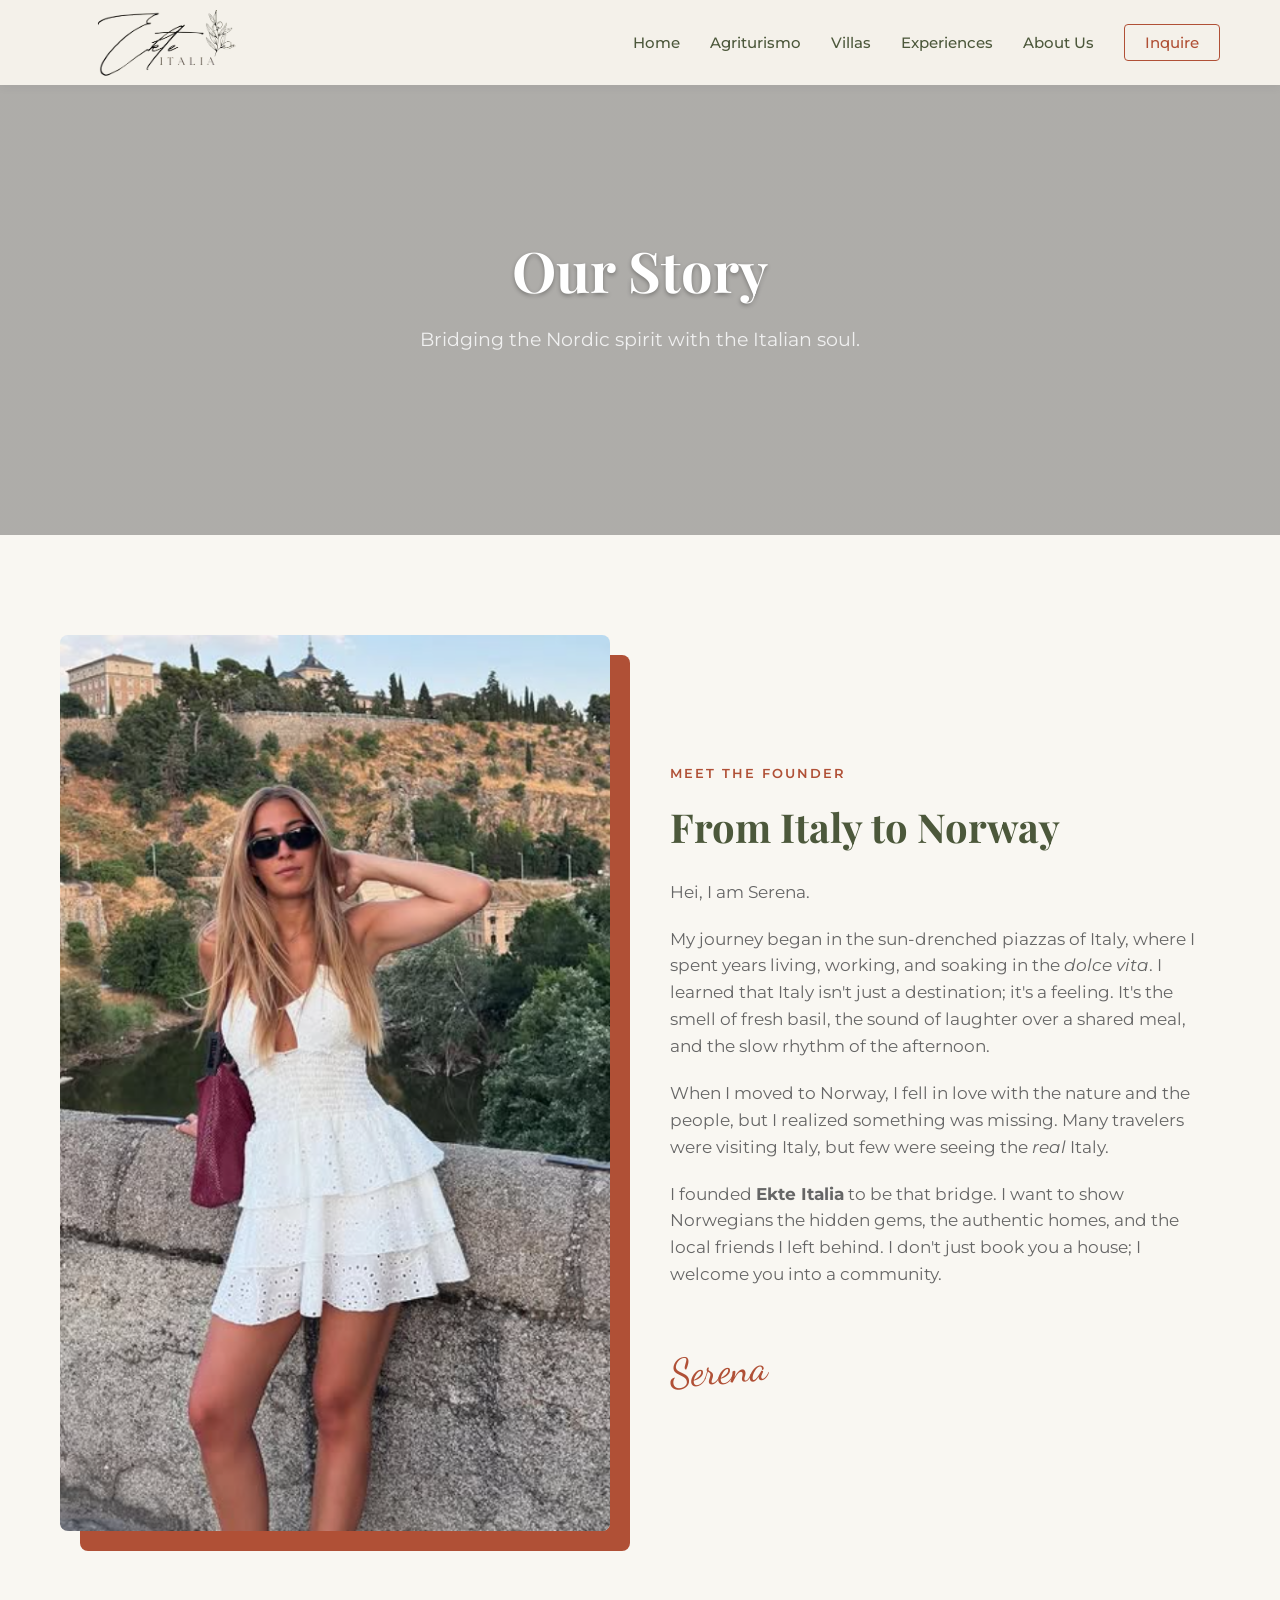
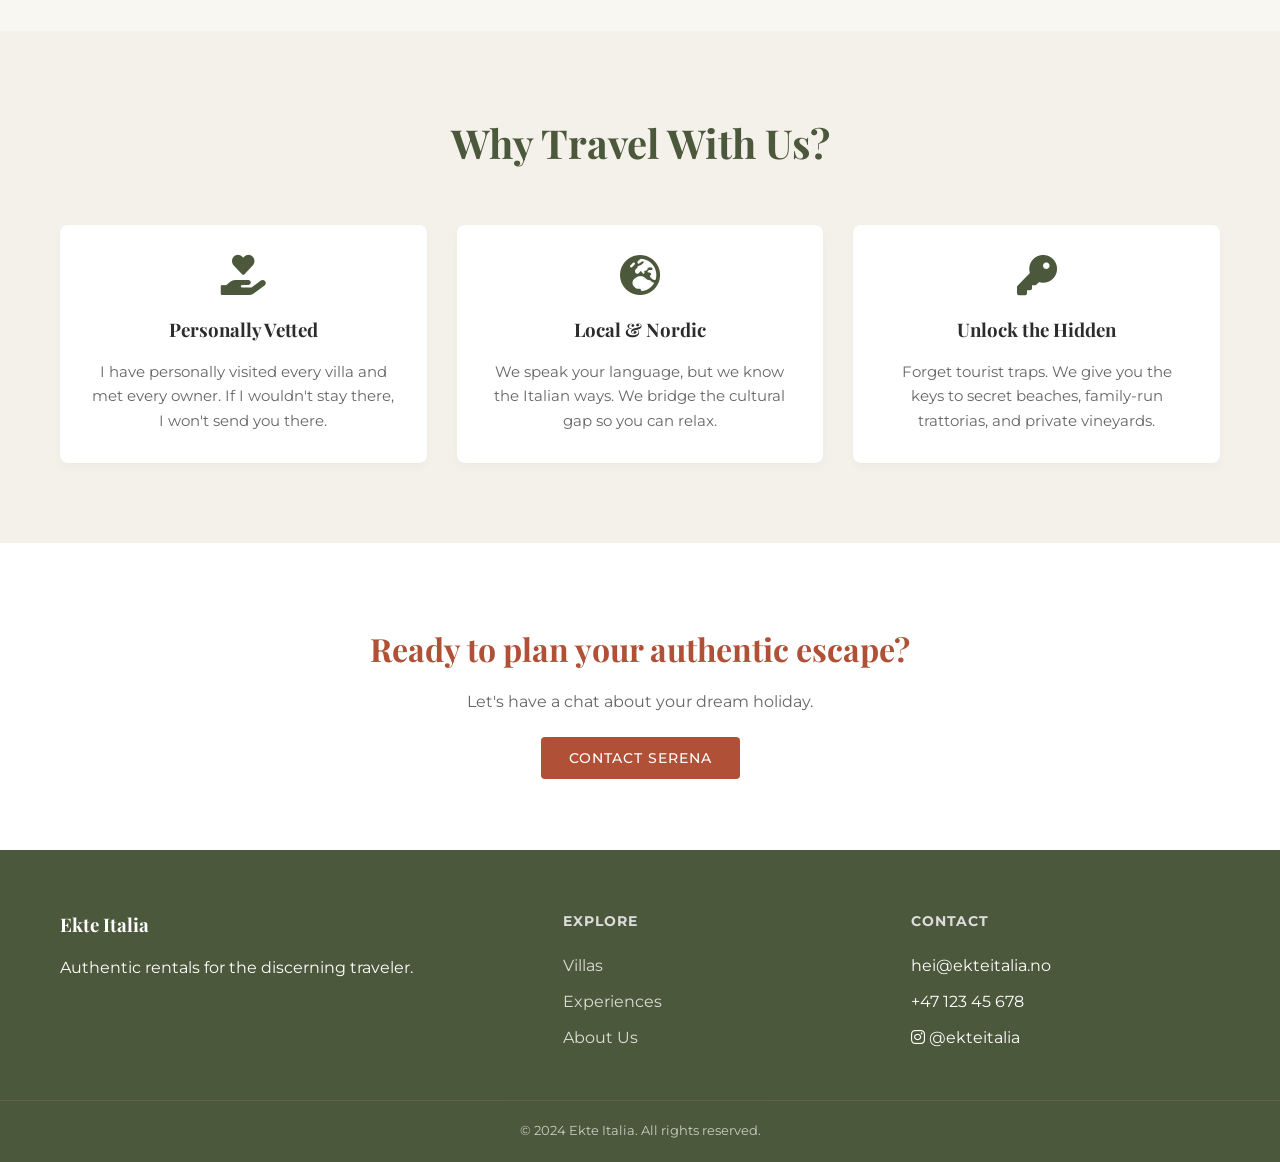
==== about.html @ 5e9cd624 "Before Ekte Italia cleanup" ====
<!DOCTYPE html>
<html lang="en">
<head>
    <meta charset="UTF-8">
    <meta name="viewport" content="width=device-width, initial-scale=1.0">
    <title>About Us | Ekte Italia</title>
    <link rel="icon" type="image/png" href="favicon.png">
    
    <link rel="preconnect" href="https://fonts.googleapis.com">
    <link rel="preconnect" href="https://fonts.gstatic.com" crossorigin>
    <link href="https://fonts.googleapis.com/css2?family=Montserrat:wght@300;400;500;600&family=Playfair+Display:ital,wght@0,400;0,600;1,400&family=Dancing+Script:wght@500&display=swap" rel="stylesheet">
    <link rel="stylesheet" href="https://cdnjs.cloudflare.com/ajax/libs/font-awesome/6.0.0/css/all.min.css">
    
    <link rel="stylesheet" href="styles.css">
</head>
<body>

    <nav class="navbar">
        <div class="container nav-flex">
            <div class="logo">
                <a href="index.html"><img src="Images/Logo.png" alt="Ekte Italia Logo"></a>
            </div>
            <ul class="nav-links">
                <li><a href="index.html">Home</a></li>
                <li><a href="agriturismo.html" class="active">Agriturismo</a></li>
                <li><a href="villas.html">Villas</a></li>
                <li><a href="experiences.html">Experiences</a></li>
                <li><a href="about.html" class="active">About Us</a></li>
                <li><a href="inquire.html" class="btn-nav">Inquire</a></li>
            </ul>
            <div class="hamburger">
                <i class="fas fa-bars"></i>
            </div>
        </div>
    </nav>

    <header class="hero-about">
        <div class="hero-content">
            <h1>Our Story</h1>
            <p>Bridging the Nordic spirit with the Italian soul.</p>
        </div>
    </header>

    <section class="founder-story">
        <div class="container split-layout reverse-mobile">
            <div class="split-image">
                <img src="Images/Serena.png" alt="Serena Founder">
            </div>
            <div class="split-text">
                <span class="subheading">Meet the Founder</span>
                <h2>From Italy to Norway</h2>
                <p>Hei, I am Serena.</p>
                <p>My journey began in the sun-drenched piazzas of Italy, where I spent years living, working, and soaking in the <em>dolce vita</em>. I learned that Italy isn't just a destination; it's a feeling. It's the smell of fresh basil, the sound of laughter over a shared meal, and the slow rhythm of the afternoon.</p>
                <p>When I moved to Norway, I fell in love with the nature and the people, but I realized something was missing. Many travelers were visiting Italy, but few were seeing the <em>real</em> Italy.</p>
                <p>I founded <strong>Ekte Italia</strong> to be that bridge. I want to show Norwegians the hidden gems, the authentic homes, and the local friends I left behind. I don't just book you a house; I welcome you into a community.</p>
                
                <div class="signature">Serena</div>
            </div>
        </div>
    </section>

    <section class="values-section bg-cream">
        <div class="container">
            <div class="text-center mb-50">
                <h2>Why Travel With Us?</h2>
            </div>
            <div class="grid-3">
                <div class="value-card">
                    <i class="fas fa-hand-holding-heart"></i>
                    <h3>Personally Vetted</h3>
                    <p>I have personally visited every villa and met every owner. If I wouldn't stay there, I won't send you there.</p>
                </div>
                <div class="value-card">
                    <i class="fas fa-globe-europe"></i>
                    <h3>Local & Nordic</h3>
                    <p>We speak your language, but we know the Italian ways. We bridge the cultural gap so you can relax.</p>
                </div>
                <div class="value-card">
                    <i class="fas fa-key"></i>
                    <h3>Unlock the Hidden</h3>
                    <p>Forget tourist traps. We give you the keys to secret beaches, family-run trattorias, and private vineyards.</p>
                </div>
            </div>
        </div>
    </section>

    <section class="simple-banner">
        <div class="container">
            <h2>Ready to plan your authentic escape?</h2>
            <p>Let's have a chat about your dream holiday.</p>
            <a href="#" class="btn-primary">Contact Serena</a>
        </div>
    </section>

    <footer>
        <div class="container footer-content">
            <div class="footer-col">
                <h3>Ekte Italia</h3>
                <p>Authentic rentals for the discerning traveler.</p>
            </div>
            <div class="footer-col">
                <h4>Explore</h4>
                <ul>
                    <li><a href="villas.html">Villas</a></li>
                    <li><a href="experiences.html">Experiences</a></li>
                    <li><a href="about.html">About Us</a></li>
                </ul>
            </div>
            <div class="footer-col">
                <h4>Contact</h4>
                <ul>
                    <li>hei@ekteitalia.no</li>
                    <li>+47 123 45 678</li>
                    <li><i class="fab fa-instagram"></i> @ekteitalia</li>
                </ul>
            </div>
        </div>
        <div class="copyright">
            <p>&copy; 2024 Ekte Italia. All rights reserved.</p>
        </div>
    </footer>
<script>
    const hamburger = document.querySelector(".hamburger");
    const navLinks = document.querySelector(".nav-links");

    hamburger.addEventListener("click", () => {
        // Toggle the navigation menu
        navLinks.classList.toggle("nav-active");
        
        // Optional: Animate the hamburger icon to an 'X'
        hamburger.classList.toggle("toggle");
    });
</script>
</body>
</html>
---- styles.css ----
/* --- Variables & Reset --- */
:root {
    /* Colors derived from your Logo */
    --color-rust: #B05036; /* The Terracotta E */
    --color-olive: #4C583B; /* The Green I */
    --color-cream: #F9F7F2; /* Soft background */
    --color-text: #2C2C2C;
    --color-text-light: #666;
    --color-white: #ffffff;
    
    /* Fonts */
    --font-serif: 'Playfair Display', serif;
    --font-sans: 'Montserrat', sans-serif;
}

* {
    margin: 0;
    padding: 0;
    box-sizing: border-box;
}

body {
    font-family: var(--font-sans);
    color: var(--color-text);
    background-color: var(--color-cream);
    line-height: 1.6;
}

a { text-decoration: none; color: inherit; transition: 0.3s; }
ul { list-style: none; }
img { max-width: 100%; display: block; }

/* --- Utility Classes --- */
.container {
    max-width: 1200px;
    margin: 0 auto;
    padding: 0 20px;
}

.bg-cream { background-color: #f4f1ea; }
.text-center { text-align: center; }

/* Buttons */
.btn-primary, .btn-search {
    background-color: var(--color-rust);
    color: var(--color-white);
    padding: 12px 28px;
    border: none;
    border-radius: 4px;
    font-family: var(--font-sans);
    font-weight: 500;
    cursor: pointer;
    text-transform: uppercase;
    letter-spacing: 1px;
    font-size: 0.9rem;
}

.btn-primary:hover, .btn-search:hover {
    background-color: #8f3e28;
}

.subheading {
    display: block;
    font-family: var(--font-sans);
    color: var(--color-rust);
    text-transform: uppercase;
    letter-spacing: 2px;
    font-size: 0.8rem;
    margin-bottom: 10px;
    font-weight: 600;
}

h2 {
    font-family: var(--font-serif);
    font-size: 2.5rem;
    color: var(--color-olive);
    margin-bottom: 20px;
}

/* --- Navigation --- */
.navbar {
    background-color: #f4f1ea;
    padding: 5px 0;
    position: sticky;
    top: 0;
    z-index: 1000;
    box-shadow: 0 2px 10px rgba(0,0,0,0.05);
}

.nav-flex {
    display: flex;
    justify-content: space-between; 
    align-items: center;
}

.logo img {
    height: 75px; /* Adjust based on your logo file */
}

.nav-links {
    display: flex;
    gap: 30px;  
    align-items: center;
}

.nav-links a {
    font-weight: 500;
    font-size: 0.95rem;
    color: var(--color-olive);
}

.nav-links a:hover { color: var(--color-rust); }

.btn-nav {
    border: 1px solid var(--color-rust);
    padding: 8px 20px;
    border-radius: 4px;
    color: var(--color-rust) !important;
}

.btn-nav:hover {
    background-color: var(--color-rust);
    color: white !important;
}

.hamburger { display: none; cursor: pointer; color: var(--color-olive); font-size: 1.5rem; }

/* --- Hero Section --- */
.hero {
    height: 85vh;
    background: url(Images/background.png);
    background-size: cover;
    background-position: center;
    display: flex;
    align-items: center;
    justify-content: center;
    text-align: center;
    position: relative;
}

.hero-content h1 {
    font-family: var(--font-serif);
    font-size: 4rem;
    color: var(--color-white);
    margin-bottom: 10px;
    text-shadow: 0 2px 4px rgba(0,0,0,0.3);
}

.hero-content p {
    color: #f0f0f0;
    font-size: 1.2rem;
    margin-bottom: 40px;
}

/* Search Bar */
.search-bar {
    background: white;
    padding: 10px 10px 10px 30px;
    border-radius: 50px; /* Rounded pill shape */
    display: flex;
    align-items: center;
    gap: 15px;
    max-width: 800px;
    margin: 0 auto;
    box-shadow: 0 10px 25px rgba(0,0,0,0.2);
}

.search-item {
    display: flex;
    flex-direction: column;
    text-align: left;
    flex: 1;
}

.search-item.border-left {
    border-left: 1px solid #eee;
    padding-left: 20px;
}

.search-item label {
    font-size: 0.75rem;
    font-weight: 700;
    color: var(--color-text);
}

.search-item select, .search-item input {
    border: none;
    outline: none;
    font-family: var(--font-sans);
    color: var(--color-text-light);
    width: 100%;
    margin-top: 2px;
}

.btn-search {
    border-radius: 40px;
    padding: 15px 30px;
}

/* --- Philosophy Section --- */
.philosophy {
    padding: 80px 0;
}

.philosophy p {
    max-width: 700px;
    margin: 0 auto 40px auto;
    font-size: 1.1rem;
    color: var(--color-text-light);
}

.divider-img {
    height: 150px;
    width: 100%;
    object-fit: cover;
    border-radius: 8px;
    opacity: 0.9;
}

/* --- Villas Grid --- */
.villas { padding: 80px 0; }

.section-header {
    display: flex;
    justify-content: space-between;
    align-items: flex-end;
    margin-bottom: 40px;
}

.view-all {
    color: var(--color-rust);
    font-weight: 600;
    border-bottom: 1px solid transparent;
}
.view-all:hover { border-bottom: 1px solid var(--color-rust); }

.grid-3 {
    display: grid;
    grid-template-columns: repeat(auto-fit, minmax(300px, 1fr));
    gap: 30px;
}

.card {
    background: white;
    border-radius: 8px;
    overflow: hidden;
    box-shadow: 0 5px 15px rgba(0,0,0,0.05);
    transition: transform 0.3s ease;
}

.card:hover { transform: translateY(-5px); }

.card-img {
    height: 250px;
    overflow: hidden;
    position: relative;
}

.card-img img {
    width: 100%;
    height: 100%;
    object-fit: cover;
    transition: transform 0.5s ease;
}

.card:hover .card-img img { transform: scale(1.05); }

.tag {
    position: absolute;
    top: 15px;
    left: 15px;
    background: rgba(255,255,255,0.9);
    padding: 5px 12px;
    font-size: 0.75rem;
    font-weight: 600;
    color: var(--color-olive);
    border-radius: 4px;
}

.card-body { padding: 25px; }

.card-body h3 {
    font-family: var(--font-serif);
    font-size: 1.5rem;
    color: var(--color-olive);
    margin-bottom: 5px;
}

.location {
    font-size: 0.9rem;
    color: var(--color-text-light);
    margin-bottom: 15px;
}

.specs {
    display: flex;
    gap: 15px;
    margin-bottom: 20px;
    font-size: 0.85rem;
    color: var(--color-text-light);
    border-top: 1px solid #eee;
    border-bottom: 1px solid #eee;
    padding: 10px 0;
}

.specs i { color: var(--color-rust); margin-right: 5px; }

.card-footer { display: flex; justify-content: space-between; align-items: center; }
.price { font-weight: 600; color: var(--color-text); }

/* --- Experiences Section --- */
.experiences { padding: 100px 0; }

.split-layout {
    display: flex;
    align-items: center;
    gap: 60px;
}

.split-text { flex: 1; }
.split-image { flex: 1; }

.split-image img {
    border-radius: 8px;
    box-shadow: 20px 20px 0px var(--color-rust); /* Offset stylistic border */
}

.exp-list { margin: 30px 0; }
.exp-list li { margin-bottom: 15px; font-size: 1.1rem; }
.exp-list i { color: var(--color-olive); margin-right: 10px; width: 25px; }

/* --- Footer --- */
footer {
    background-color: var(--color-olive);
    color: white;
    padding: 60px 0 20px 0;
}

.footer-content {
    display: grid;
    grid-template-columns: 1.5fr 1fr 1fr;
    gap: 40px;
    margin-bottom: 40px;
}

.footer-col h3 { font-family: var(--font-serif); margin-bottom: 15px; }
.footer-col h4 { text-transform: uppercase; font-size: 0.9rem; margin-bottom: 20px; letter-spacing: 1px; color: #dcdcdc; }
.footer-col ul li { margin-bottom: 10px; }
.footer-col ul li a { opacity: 0.8; }
.footer-col ul li a:hover { opacity: 1; color: #ffcccb; }

.copyright {
    text-align: center;
    border-top: 1px solid rgba(255,255,255,0.1);
    padding-top: 20px;
    font-size: 0.8rem;
    opacity: 0.7;
}

/* --- Mobile Responsiveness --- */
@media (max-width: 768px) {
    .nav-links { display: none; } /* Add JS for hamburger menu toggle later */
    .hamburger { display: block; }
    
    .hero-content h1 { font-size: 2.5rem; }
    
    .search-bar {
        flex-direction: column;
        background: transparent;
        box-shadow: none;
        gap: 10px;
        padding: 0;
    }
    
    .search-item {
        background: white;
        padding: 15px;
        border-radius: 8px;
        width: 100%;
        border-left: none !important;
    }
    
    .btn-search { width: 100%; }
    
    .split-layout { flex-direction: column; }
    .split-image img { box-shadow: 10px 10px 0px var(--color-rust); }
    
    .footer-content { grid-template-columns: 1fr; text-align: center; }
}

/* --- Villas Page Specific Styles --- */

/* Page Header (Small Hero) */
.page-header {
    background-color: var(--color-olive);
    color: var(--color-white);
    padding: 60px 0;
    text-align: center;
}

.page-header h1 {
    font-family: var(--font-serif);
    font-size: 3rem;
}

.page-header p {
    max-width: 600px;
    margin: 10px auto 0;
    font-size: 1.1rem;
    opacity: 0.9;
}

/* Listing Layout (Sidebar + Grid) */
.listing-layout {
    display: flex;
    margin-top: 50px;
    margin-bottom: 80px;
    gap: 40px;
}

/* Sidebar Styles */
.sidebar {
    flex: 0 0 250px; /* Fixed width sidebar */
    padding-right: 20px;
    border-right: 1px solid #eee;
    height: fit-content;
}

.filter-group {
    margin-bottom: 30px;
}

.filter-group h3 {
    font-family: var(--font-serif);
    font-size: 1.2rem;
    color: var(--color-olive);
    margin-bottom: 15px;
}

.filter-select {
    width: 100%;
    padding: 10px;
    border: 1px solid #ddd;
    border-radius: 4px;
    background: white;
}

.w-100 { width: 100%; }

/* Custom Checkbox Styling */
.checkbox-container {
    display: block;
    position: relative;
    padding-left: 30px;
    margin-bottom: 12px;
    cursor: pointer;
    font-size: 0.9rem;
    user-select: none;
}

.checkbox-container input {
    position: absolute;
    opacity: 0;
    cursor: pointer;
    height: 0;
    width: 0;
}

.checkmark {
    position: absolute;
    top: 0;
    left: 0;
    height: 18px;
    width: 18px;
    background-color: #eee;
    border-radius: 3px;
}

.checkbox-container:hover input ~ .checkmark { background-color: #ccc; }
.checkbox-container input:checked ~ .checkmark { background-color: var(--color-rust); }
.checkmark:after { content: ""; position: absolute; display: none; }
.checkbox-container input:checked ~ .checkmark:after { display: block; }
.checkbox-container .checkmark:after {
    left: 6px;
    top: 2px;
    width: 5px;
    height: 10px;
    border: solid white;
    border-width: 0 2px 2px 0;
    transform: rotate(45deg);
}

/* Property Grid Styles */
.property-grid { flex: 1; }

.sort-bar {
    display: flex;
    justify-content: space-between;
    align-items: center;
    margin-bottom: 20px;
    font-size: 0.9rem;
    color: var(--color-text-light);
}

.sort-bar select {
    border: none;
    background: transparent;
    font-family: var(--font-sans);
    font-weight: 600;
    cursor: pointer;
}

.grid-2-col {
    display: grid;
    grid-template-columns: repeat(auto-fill, minmax(350px, 1fr)); /* Responsive Grid */
    gap: 30px;
}

/* Card Enhancements for Listing Page */
.card .region {
    display: block;
    text-transform: uppercase;
    font-size: 0.75rem;
    letter-spacing: 1px;
    color: var(--color-rust);
    margin-bottom: 5px;
    font-weight: 600;
}

.card .description {
    font-size: 0.9rem;
    color: var(--color-text-light);
    margin-bottom: 15px;
    line-height: 1.5;
}

.btn-text {
    font-size: 0.85rem;
    font-weight: 600;
    text-transform: uppercase;
    color: var(--color-olive);
    border-bottom: 1px solid var(--color-olive);
}

.fav-icon {
    position: absolute;
    top: 15px;
    right: 15px; /* Adjust if tag is present */
    background: white;
    width: 35px;
    height: 35px;
    border-radius: 50%;
    display: flex;
    align-items: center;
    justify-content: center;
    cursor: pointer;
    color: var(--color-rust);
    transition: 0.2s;
}
.fav-icon:hover { background: var(--color-rust); color: white; }

/* If a tag is present, move fav icon down or left. 
   Here we just position it differently if needed, 
   but simplistic absolute positioning works for now. */

/* Pagination */
.pagination {
    margin-top: 50px;
    display: flex;
    justify-content: center;
    gap: 10px;
}

.pagination a {
    width: 40px;
    height: 40px;
    display: flex;
    align-items: center;
    justify-content: center;
    border: 1px solid #ddd;
    border-radius: 4px;
    font-weight: 600;
}

.pagination a.active, .pagination a:hover {
    background-color: var(--color-olive);
    color: white;
    border-color: var(--color-olive);
}

/* Mobile Responsiveness for Listing */
@media (max-width: 850px) {
    .listing-layout {
        flex-direction: column;
    }
    
    .sidebar {
        width: 100%;
        border-right: none;
        border-bottom: 1px solid #eee;
        padding-bottom: 20px;
    }

    .filter-group {
        display: inline-block;
        vertical-align: top;
        margin-right: 20px;
        width: 45%;
    }
    
    .btn-primary.w-100 {
        width: auto;
        display: block;
        margin-top: 10px;
    }
}

@media (max-width: 600px) {
    .filter-group { display: block; width: 100%; }
    .grid-2-col { grid-template-columns: 1fr; }
}

/* --- Experiences Page Specific Styles --- */

/* Hero for Experiences (Different Image) */
.hero-experiences {
    height: 60vh;
    background: linear-gradient(rgba(0,0,0,0.4), rgba(0,0,0,0.4)), url('https://images.unsplash.com/photo-1514362545857-3bc16c4c7d1b?q=80&w=2070&auto=format&fit=crop'); /* Dinner table image */
    background-size: cover;
    background-position: center;
    display: flex;
    align-items: center;
    justify-content: center;
    text-align: center;
    color: white;
}

.hero-experiences h1 {
    font-family: var(--font-serif);
    font-size: 3.5rem;
    margin-bottom: 10px;
}

/* Intro Text */
.intro-text {
    padding: 80px 0;
}
.intro-text p {
    max-width: 700px;
    margin: 0 auto;
    font-size: 1.1rem;
    color: var(--color-text-light);
}

/* Category Menu (Sticky sub-nav) */
.category-menu {
    background: white;
    border-top: 1px solid #eee;
    border-bottom: 1px solid #eee;
    padding: 20px 0;
    position: sticky;
    top: 80px; /* Adjust based on navbar height */
    z-index: 900;
    text-align: center;
}

.cat-link {
    margin: 0 15px;
    font-family: var(--font-serif);
    font-size: 1.1rem;
    color: var(--color-text-light);
    position: relative;
    padding-bottom: 5px;
}

.cat-link:hover, .cat-link.active {
    color: var(--color-olive);
}

.cat-link.active::after {
    content: '';
    position: absolute;
    bottom: 0;
    left: 0;
    width: 100%;
    height: 2px;
    background-color: var(--color-rust);
}

/* Section Styling */
.exp-section {
    padding: 80px 0;
    scroll-margin-top: 140px; /* Ensures title isn't hidden behind sticky nav on click */
}

.section-title {
    margin-bottom: 40px;
}

/* Experience Card specific adjustments */
.exp-card .card-img {
    height: 220px;
}

.exp-details {
    display: flex;
    gap: 15px;
    margin: 15px 0;
    font-size: 0.85rem;
    color: var(--color-text-light);
    background: #f9f9f9;
    padding: 10px;
    border-radius: 4px;
}

.exp-details span {
    display: flex;
    align-items: center;
    gap: 6px;
}

/* Custom Request Section */
.custom-request {
    padding: 100px 0;
    background-color: #768265;
    color: white;
}

.custom-request h2 {
    color: white; /* Override the default Olive color */
}

.custom-request p {
    color: #e0e0e0;
    margin-bottom: 30px;
}

/* Adjust button for dark background */
.custom-request .btn-primary {
    background-color: white;
    color: var(--color-olive);
}

.custom-request .btn-primary:hover {
    background-color: var(--color-rust);
    color: white;
}

/* Mobile responsiveness for category menu */
@media (max-width: 600px) {
    .category-menu {
        overflow-x: auto;
        white-space: nowrap;
        padding: 15px 0;
    }
    
    .cat-link {
        display: inline-block;
        margin: 0 10px;
    }
}

/* --- About Page Specific Styles --- */

/* Hero Image - Soft and Personal */
.hero-about {
    height: 50vh;
    background: linear-gradient(rgba(0,0,0,0.3), rgba(0,0,0,0.3)), url('https://images.unsplash.com/photo-1498503182468-3b51cbb6cb24?q=80&w=2070&auto=format&fit=crop'); /* Tuscany Landscape */
    background-size: cover;
    background-position: center;
    display: flex;
    align-items: center;
    justify-content: center;
    text-align: center;
    color: white;
}

.hero-about h1 {
    font-family: var(--font-serif);
    font-size: 3.5rem;
}

/* Founder Story Styling */
.founder-story {
    padding: 100px 0;
}

.founder-story p {
    margin-bottom: 20px;
    font-size: 1.05rem;
    color: var(--color-text-light);
}

/* Handwritten Signature Style */
.signature {
    font-family: 'Dancing Script', cursive; /* Handwritten font */
    font-size: 2.5rem;
    color: var(--color-rust);
    margin-top: 30px;
    transform: rotate(-5deg); /* Slight tilt for realism */
    display: inline-block;
}

/* Values Section */
.values-section {
    padding: 80px 0;
}

.mb-50 { margin-bottom: 50px; }

.value-card {
    text-align: center;
    padding: 30px;
    background: white; /* White card on cream background */
    border-radius: 8px;
    box-shadow: 0 4px 10px rgba(0,0,0,0.03);
    transition: transform 0.3s ease;
}

.value-card:hover {
    transform: translateY(-5px);
}

.value-card i {
    font-size: 2.5rem;
    color: var(--color-olive);
    margin-bottom: 20px;
}

.value-card h3 {
    font-family: var(--font-serif);
    margin-bottom: 15px;
    color: var(--color-text);
}

.value-card p {
    font-size: 0.95rem;
    color: var(--color-text-light);
}

/* Simple CTA Banner */
.simple-banner {
    padding: 80px 0;
    text-align: center;
    background-color: white;
}

.simple-banner h2 {
    font-size: 2rem;
    color: var(--color-rust);
    margin-bottom: 15px;
}

.simple-banner p {
    margin-bottom: 30px;
    color: var(--color-text-light);
}

/* Mobile Adjustments */
@media (max-width: 768px) {
    /* Reverses order so image is on top on mobile */
    .reverse-mobile {
        flex-direction: column-reverse;
    }
    
    .hero-about { height: 40vh; }
    
    .signature {
        display: block;
        text-align: right;
    }
}
/* --- Inquire Page Specific Styles --- */

.inquire-section {
    padding: 80px 0;
}

.form-wrapper {
    display: flex;
    background: white;
    border-radius: 8px;
    box-shadow: 0 10px 30px rgba(0,0,0,0.05);
    overflow: hidden;
}

/* Sidebar (Left) */
.contact-sidebar {
    flex: 0 0 300px;
    background-color: var(--color-olive);
    color: white;
    padding: 40px;
}

.contact-sidebar h3 {
    font-family: var(--font-serif);
    margin-bottom: 20px;
    color: white;
}

.contact-sidebar p {
    font-size: 0.9rem;
    opacity: 0.9;
    margin-bottom: 30px;
    line-height: 1.6;
}

.contact-list li {
    display: flex;
    align-items: center;
    gap: 15px;
    margin-bottom: 20px;
    font-size: 0.9rem;
}

.contact-list i {
    color: #cbcfc5; /* Very light green */
    width: 20px;
}

.opening-hours {
    margin-top: 40px;
    border-top: 1px solid rgba(255,255,255,0.2);
    padding-top: 20px;
}

.opening-hours h4 {
    font-size: 0.9rem;
    text-transform: uppercase;
    letter-spacing: 1px;
    margin-bottom: 10px;
    color: #cbcfc5;
}

/* Form Area (Right) */
.form-content {
    flex: 1;
    padding: 50px;
}

.form-content h3 {
    font-family: var(--font-serif);
    color: var(--color-olive);
    margin-bottom: 25px;
    margin-top: 30px;
    font-size: 1.5rem;
}

.form-content h3:first-child { margin-top: 0; }

.form-row {
    display: flex;
    gap: 20px;
    margin-bottom: 20px;
}

.form-group {
    flex: 1;
    display: flex;
    flex-direction: column;
}

.form-group label {
    font-size: 0.85rem;
    font-weight: 600;
    margin-bottom: 8px;
    color: var(--color-text);
}

.form-group input, 
.form-group select, 
.form-group textarea {
    padding: 12px;
    border: 1px solid #ddd;
    border-radius: 4px;
    font-family: var(--font-sans);
    font-size: 0.95rem;
    background: #fafafa;
    transition: 0.3s;
}

.form-group input:focus, 
.form-group select:focus, 
.form-group textarea:focus {
    outline: none;
    border-color: var(--color-rust);
    background: white;
    box-shadow: 0 0 0 3px rgba(176, 80, 54, 0.1);
}

.small-text {
    font-size: 0.85rem;
    color: var(--color-text-light);
    margin-bottom: 15px;
}

/* Checkbox Grid */
.checkbox-grid {
    display: grid;
    grid-template-columns: 1fr 1fr;
    gap: 10px;
}

.checkbox-grid label {
    font-size: 0.9rem;
    display: flex;
    align-items: center;
    gap: 8px;
    cursor: pointer;
}

.mt-20 { margin-top: 20px; }

/* Mobile Responsiveness for Form */
@media (max-width: 850px) {
    .form-wrapper {
        flex-direction: column;
    }
    
    .contact-sidebar {
        padding: 30px;
    }
    
    .form-content {
        padding: 30px;
    }
    
    .form-row {
        flex-direction: column;
        gap: 0;
    }
    
    .form-group {
        margin-bottom: 20px;
    }

    .checkbox-grid {
        grid-template-columns: 1fr;
    }
}

/* --- Thank You Page Styles --- */

.thank-you-section {
    padding: 120px 0 100px 0;
    min-height: 60vh; /* Ensures it takes up good screen space */
    display: flex;
    align-items: center;
}

.icon-box {
    margin-bottom: 30px;
}

.icon-box i {
    font-size: 4rem;
    color: var(--color-rust);
    /* Simple animation to make the paper plane float */
    animation: float 3s ease-in-out infinite;
}

.thank-you-section h1 {
    font-size: 3.5rem;
    color: var(--color-olive);
    margin-bottom: 20px;
    font-family: var(--font-serif);
}

.lead-text {
    font-size: 1.5rem;
    color: var(--color-text);
    margin-bottom: 10px;
    font-weight: 500;
}

.sub-text {
    font-size: 1rem;
    color: var(--color-text-light);
    max-width: 600px;
    margin: 0 auto 40px auto;
}

/* Keep Dreaming Section */
.keep-dreaming {
    padding: 80px 0;
    background: white;
}

.dream-card {
    position: relative;
    border-radius: 8px;
    overflow: hidden;
    height: 300px;
    display: block;
}

.dream-card img {
    width: 100%;
    height: 100%;
    object-fit: cover;
    transition: transform 0.5s ease;
}

/* Gradient Overlay */
.dream-card::after {
    content: '';
    position: absolute;
    bottom: 0;
    left: 0;
    width: 100%;
    height: 60%;
    background: linear-gradient(transparent, rgba(0,0,0,0.7));
}

.dream-content {
    position: absolute;
    bottom: 20px;
    left: 20px;
    color: white;
    z-index: 2;
}

.dream-content h3 {
    font-family: var(--font-serif);
    font-size: 1.4rem;
    margin-bottom: 5px;
}

.dream-content p {
    font-size: 0.9rem;
    opacity: 0.9;
    font-weight: 500;
}

.dream-card:hover img {
    transform: scale(1.05);
}

/* Simple Animation Keyframes */
@keyframes float {
    0% { transform: translateY(0px); }
    50% { transform: translateY(-15px); }
    100% { transform: translateY(0px); }
}

/* --- Mobile Menu Functionality --- */

/* This class is added by JavaScript when clicked */
.nav-active {
    display: flex !important;
    flex-direction: column;
    position: absolute;
    top: 70px; /* Adjust based on your navbar height */
    right: 0;
    width: 100%; /* Or 60% if you want a side drawer */
    background-color: white;
    box-shadow: 0 10px 15px rgba(0,0,0,0.1);
    padding: 20px 0;
    z-index: 999;
    animation: slideDown 0.3s ease forwards;
}

/* Style the links inside the mobile menu */
.nav-active li {
    margin: 15px 0;
    text-align: center;
    width: 100%;
}

.nav-active li a {
    font-size: 1.2rem;
    display: block;
    width: 100%;
    padding: 10px 0;
}

/* Simple slide down animation */
@keyframes slideDown {
    from { opacity: 0; transform: translateY(-20px); }
    to { opacity: 1; transform: translateY(0); }
}
/* --- Agriturismo Page Specific Styles --- */

/* Hero Section - Rustic Field Vibe */
.hero-agri {
    height: 60vh;
    background: linear-gradient(rgba(0,0,0,0.2), rgba(0,0,0,0.2)), url('https://images.unsplash.com/photo-1505576135118-2e0617947703?q=80&w=2070&auto=format&fit=crop'); /* Tuscany Hay/Field */
    background-size: cover;
    background-position: center;
    display: flex;
    align-items: center;
    justify-content: center;
    text-align: center;
    color: white;
}

.hero-subtitle {
    display: block;
    font-family: var(--font-sans);
    text-transform: uppercase;
    letter-spacing: 3px;
    font-size: 0.9rem;
    margin-bottom: 10px;
    color: #f0f0f0;
}

.hero-agri h1 {
    font-family: var(--font-serif);
    font-size: 3.5rem;
    margin-bottom: 10px;
}

/* Intro Section */
.agri-intro {
    padding: 80px 0;
}
.intro-icon {
    font-size: 2.5rem;
    color: var(--color-olive);
    margin-bottom: 20px;
}
.agri-intro p {
    max-width: 700px;
    margin: 0 auto;
    font-size: 1.1rem;
    color: var(--color-text-light);
}

/* 3 Pillars Layout */
.pillars {
    padding: 80px 0;
}

.pillar-card {
    text-align: center;
}

.pillar-card img {
    width: 100%;
    height: 250px;
    object-fit: cover;
    border-radius: 4px;
    margin-bottom: 20px;
}

.pillar-card h3 {
    font-family: var(--font-serif);
    color: var(--color-olive);
    margin-bottom: 10px;
    font-size: 1.4rem;
}

.pillar-card p {
    font-size: 0.95rem;
    color: var(--color-text-light);
    padding: 0 10px;
}

/* Agriturismo Cards */
.agri-list {
    padding: 80px 0;
}

/* The "Produces: Wine" Badge */
.producer-badge {
    position: absolute;
    top: 15px;
    left: 15px;
    background-color: var(--color-olive);
    color: white;
    padding: 6px 12px;
    font-size: 0.75rem;
    font-weight: 500;
    text-transform: uppercase;
    border-radius: 4px;
    letter-spacing: 1px;
    z-index: 10;
}

.producer-badge i {
    margin-right: 5px;
}

/* Harvest Banner */
.harvest-banner {
    padding: 100px 0;
    background: linear-gradient(rgba(76, 88, 59, 0.9), rgba(76, 88, 59, 0.9)), url('https://images.unsplash.com/photo-1560157973-503a746a5b29?q=80&w=2070&auto=format&fit=crop'); /* Grape Harvest */
    background-size: cover;
    background-position: center;
    background-attachment: fixed; /* Parallax effect */
    color: white;
    text-align: center;
}

.harvest-content {
    max-width: 600px;
    margin: 0 auto;
}

.harvest-content h2 {
    font-family: var(--font-serif);
    font-size: 2.5rem;
    margin-bottom: 20px;
    color: white; /* Force white over the olive background */
}

.harvest-content p {
    font-size: 1.1rem;
    margin-bottom: 30px;
    color: #e0e0e0;
}

.btn-white-border {
    background-color: transparent;
    border: 1px solid white;
    color: white;
}

.btn-white-border:hover {
    background-color: white;
    color: var(--color-olive);
}

/* --- CLEAN PROPERTY PAGE & LIGHTBOX --- */

/* --- UPDATED 5-GRID GALLERY --- */

.gallery-container {
    display: grid;
    /* 1 Large Column (50%), 2 Small Columns (25% each) */
    grid-template-columns: 2fr 1fr 1fr; 
    grid-template-rows: 200px 200px; /* Two rows fixed height */
    gap: 8px;
    max-width: 1200px;
    margin: 20px auto 40px auto;
    padding: 0 20px;
}

/* The Main Image takes up the whole Left Side */
.main-img {
    grid-column: 1 / 2; /* First column */
    grid-row: 1 / 3;    /* Spans both rows */
    position: relative;
    cursor: pointer;
    overflow: hidden;
    border-radius: 12px 0 0 12px;
}

/* The Container for the 4 small images */
.side-imgs {
    /* We don't need a wrapper div anymore for grid, 
       but we keep this class if you want specific styling */
    display: contents; /* This allows the children to sit directly on the parent grid */
}

/* Individual Small Image Slots */
.side-img-item {
    position: relative; /* Needed for the overlay text */
    width: 100%;
    height: 100%;
    cursor: pointer;
    overflow: hidden;
}

/* Round the corners of the outer images */
.side-img-item:nth-child(2) { border-radius: 0 12px 0 0; } /* Top Right */
.side-img-item:last-child { border-radius: 0 0 12px 0; }   /* Bottom Right */

/* Images inside the slots */
.gallery-container img {
    width: 100%;
    height: 100%;
    object-fit: cover;
    transition: transform 0.3s ease;
    display: block;
}

.gallery-container img:hover {
    transform: scale(1.03);
    opacity: 0.95;
}
@media (max-width: 768px) {
    .gallery-container {
        grid-template-columns: 1fr;
        grid-template-rows: 300px;
        padding: 0;
    }
    .side-img-item { display: none; } /* Hide small images on phone */
    .main-img { border-radius: 0; }
}
/* --- THE "View All" OVERLAY --- */
.img-overlay {
    position: absolute;
    top: 0;
    left: 0;
    width: 100%;
    height: 100%;
    background-color: rgba(0, 0, 0, 0.5); /* Gray/Dark see-through */
    display: flex;
    justify-content: center;
    align-items: center;
    color: white;
    font-weight: 600;
    font-size: 1.2rem;
    pointer-events: none; /* Let clicks pass through to the div */
    transition: background 0.3s;
}

.side-img-item:hover .img-overlay {
    background-color: rgba(0, 0, 0, 0.4); /* Slightly lighter on hover */
}



/* 3. The Lightbox (Pop-up Gallery) */
.lightbox {
    display: none; /* Hidden by default */
    position: fixed;
    z-index: 2000;
    left: 0;
    top: 0;
    width: 100%;
    height: 100%;
    background-color: rgba(0,0,0,0.9);
    justify-content: center;
    align-items: center;
}
/* --- Lightbox Counter --- */
.lightbox-counter {
    position: absolute;
    top: 25px;
    left: 30px;
    color: white;
    font-size: 1.1rem;
    font-family: var(--font-sans); /* Use your site font */
    letter-spacing: 1px;
    background-color: rgba(255, 255, 255, 0.1); /* Subtle background */
    padding: 5px 15px;
    border-radius: 20px;
    pointer-events: none; /* Let clicks pass through */
    user-select: none;
}
/* Adjust for mobile phones */
@media (max-width: 768px) {
    .lightbox-counter {
        top: 15px;
        left: 15px;
        font-size: 0.9rem;
    }
}

.lightbox-content {
    max-width: 90%;
    max-height: 85%;
    border-radius: 4px;
    box-shadow: 0 0 20px rgba(0,0,0,0.5);
}

.close-btn {
    position: absolute;
    top: 20px;
    right: 30px;
    color: white;
    font-size: 40px;
    cursor: pointer;
    font-weight: bold;
}

.prev-btn, .next-btn {
    position: absolute;
    top: 50%;
    transform: translateY(-50%);
    color: white;
    font-size: 40px;
    padding: 20px;
    cursor: pointer;
    user-select: none;
    background: rgba(0,0,0,0.3);
    border-radius: 4px;
}

.prev-btn:hover, .next-btn:hover { background: rgba(0,0,0,0.8); }
.prev-btn { left: 20px; }
.next-btn { right: 20px; }

/* Mobile: Collapse to single row */
@media (max-width: 768px) {
    .gallery-container {
        grid-template-columns: 1fr;
        grid-template-rows: 300px;
        padding: 0;
    }
    .side-img-item { display: none; } /* Hide small images on mobile */
    .main-img { border-radius: 0; }
}
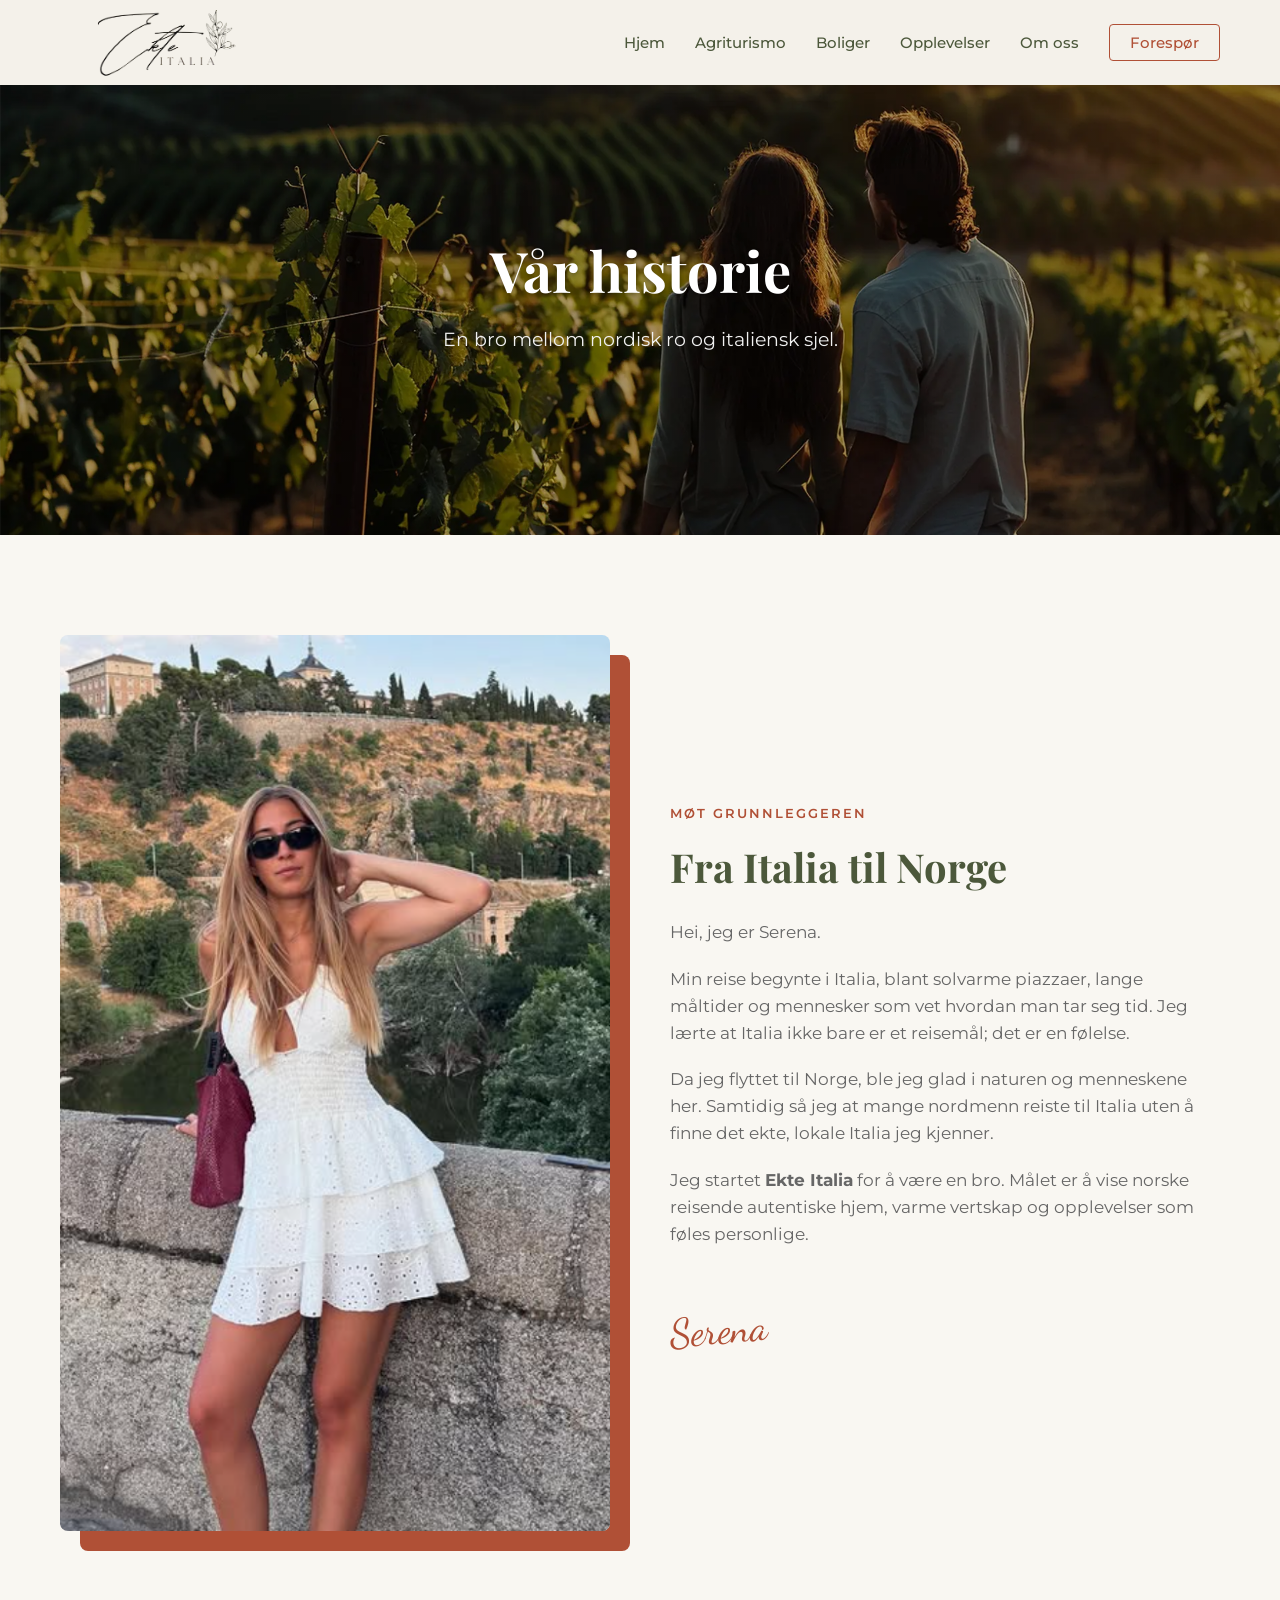
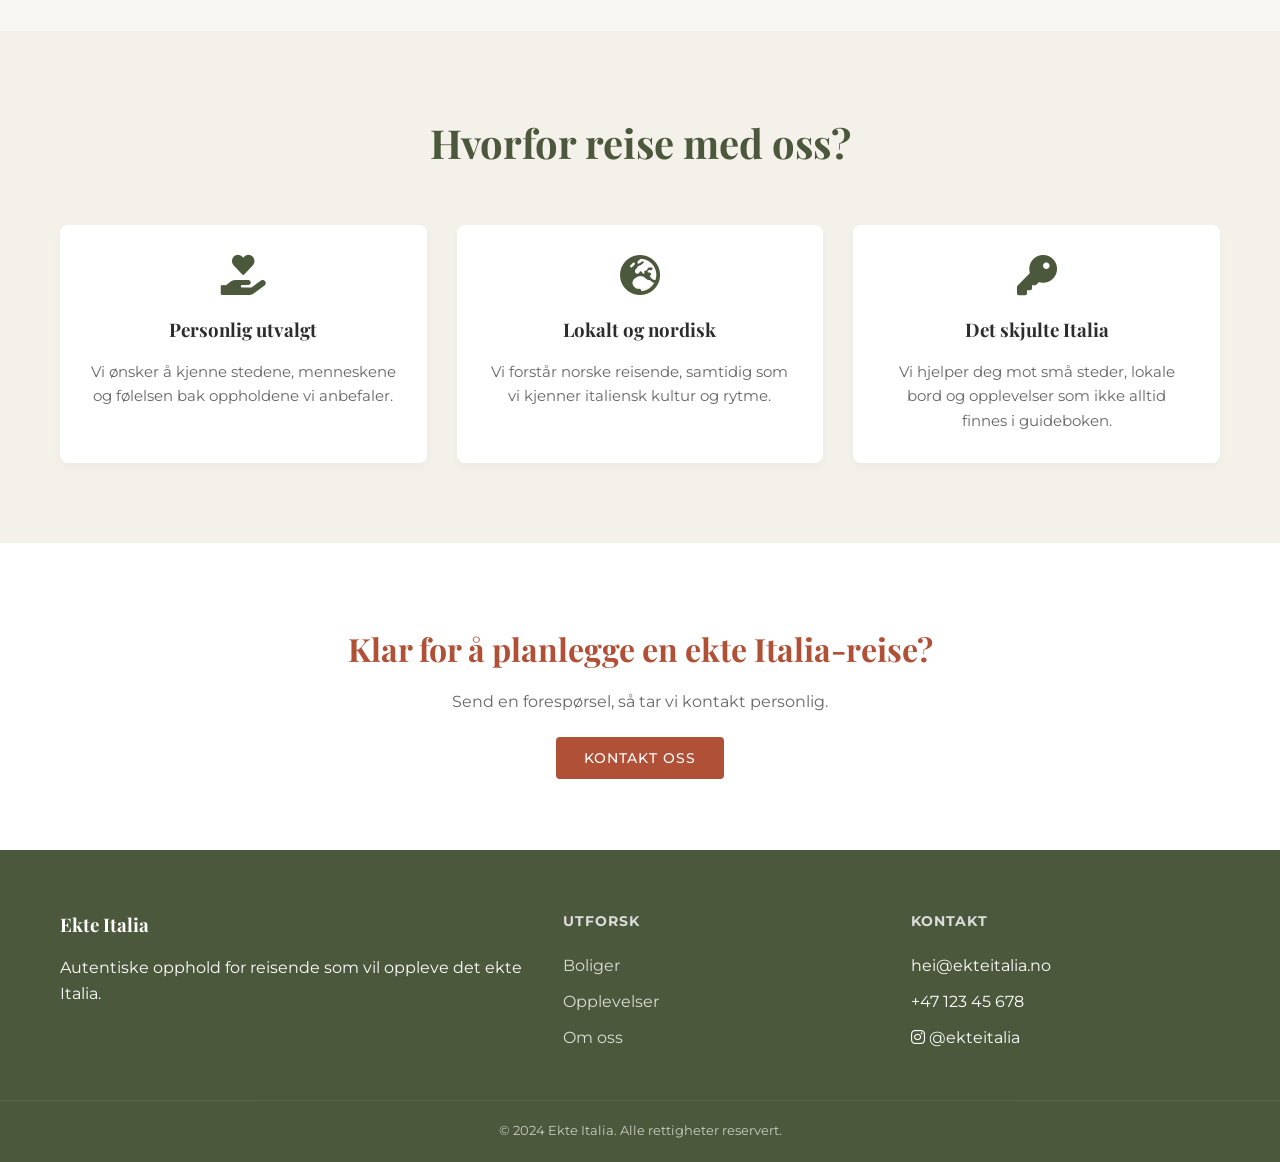
==== commit a306f123: "Update Ekte Italia website" ====
--- a/about.html
+++ b/about.html
@@ -1,16 +1,15 @@
 <!DOCTYPE html>
-<html lang="en">
+<html lang="no">
 <head>
     <meta charset="UTF-8">
     <meta name="viewport" content="width=device-width, initial-scale=1.0">
-    <title>About Us | Ekte Italia</title>
-    <link rel="icon" type="image/png" href="favicon.png">
-    
+    <title>Om oss | Ekte Italia</title>
+    <link rel="icon" type="image/png" href="Images/favicon.png">
+
     <link rel="preconnect" href="https://fonts.googleapis.com">
     <link rel="preconnect" href="https://fonts.gstatic.com" crossorigin>
     <link href="https://fonts.googleapis.com/css2?family=Montserrat:wght@300;400;500;600&family=Playfair+Display:ital,wght@0,400;0,600;1,400&family=Dancing+Script:wght@500&display=swap" rel="stylesheet">
     <link rel="stylesheet" href="https://cdnjs.cloudflare.com/ajax/libs/font-awesome/6.0.0/css/all.min.css">
-    
     <link rel="stylesheet" href="styles.css">
 </head>
 <body>
@@ -18,15 +17,15 @@
     <nav class="navbar">
         <div class="container nav-flex">
             <div class="logo">
-                <a href="index.html"><img src="Images/Logo.png" alt="Ekte Italia Logo"></a>
+                <a href="index.html"><img src="Images/Logo.png" alt="Ekte Italia logo"></a>
             </div>
             <ul class="nav-links">
-                <li><a href="index.html">Home</a></li>
-                <li><a href="agriturismo.html" class="active">Agriturismo</a></li>
-                <li><a href="villas.html">Villas</a></li>
-                <li><a href="experiences.html">Experiences</a></li>
-                <li><a href="about.html" class="active">About Us</a></li>
-                <li><a href="inquire.html" class="btn-nav">Inquire</a></li>
+                <li><a href="index.html">Hjem</a></li>
+                <li><a href="agriturismo.html">Agriturismo</a></li>
+                <li><a href="villas.html">Boliger</a></li>
+                <li><a href="experiences.html">Opplevelser</a></li>
+                <li><a href="about.html" class="active">Om oss</a></li>
+                <li><a href="inquire.html" class="btn-nav">Forespør</a></li>
             </ul>
             <div class="hamburger">
                 <i class="fas fa-bars"></i>
@@ -36,24 +35,24 @@
 
     <header class="hero-about">
         <div class="hero-content">
-            <h1>Our Story</h1>
-            <p>Bridging the Nordic spirit with the Italian soul.</p>
+            <h1>Vår historie</h1>
+            <p>En bro mellom nordisk ro og italiensk sjel.</p>
         </div>
     </header>
 
     <section class="founder-story">
         <div class="container split-layout reverse-mobile">
             <div class="split-image">
-                <img src="Images/Serena.png" alt="Serena Founder">
+                <img src="Images/Serena.png" alt="Serena, grunnlegger av Ekte Italia">
             </div>
             <div class="split-text">
-                <span class="subheading">Meet the Founder</span>
-                <h2>From Italy to Norway</h2>
-                <p>Hei, I am Serena.</p>
-                <p>My journey began in the sun-drenched piazzas of Italy, where I spent years living, working, and soaking in the <em>dolce vita</em>. I learned that Italy isn't just a destination; it's a feeling. It's the smell of fresh basil, the sound of laughter over a shared meal, and the slow rhythm of the afternoon.</p>
-                <p>When I moved to Norway, I fell in love with the nature and the people, but I realized something was missing. Many travelers were visiting Italy, but few were seeing the <em>real</em> Italy.</p>
-                <p>I founded <strong>Ekte Italia</strong> to be that bridge. I want to show Norwegians the hidden gems, the authentic homes, and the local friends I left behind. I don't just book you a house; I welcome you into a community.</p>
-                
+                <span class="subheading">Møt grunnleggeren</span>
+                <h2>Fra Italia til Norge</h2>
+                <p>Hei, jeg er Serena.</p>
+                <p>Min reise begynte i Italia, blant solvarme piazzaer, lange måltider og mennesker som vet hvordan man tar seg tid. Jeg lærte at Italia ikke bare er et reisemål; det er en følelse.</p>
+                <p>Da jeg flyttet til Norge, ble jeg glad i naturen og menneskene her. Samtidig så jeg at mange nordmenn reiste til Italia uten å finne det ekte, lokale Italia jeg kjenner.</p>
+                <p>Jeg startet <strong>Ekte Italia</strong> for å være en bro. Målet er å vise norske reisende autentiske hjem, varme vertskap og opplevelser som føles personlige.</p>
+
                 <div class="signature">Serena</div>
             </div>
         </div>
@@ -62,23 +61,23 @@
     <section class="values-section bg-cream">
         <div class="container">
             <div class="text-center mb-50">
-                <h2>Why Travel With Us?</h2>
+                <h2>Hvorfor reise med oss?</h2>
             </div>
             <div class="grid-3">
                 <div class="value-card">
                     <i class="fas fa-hand-holding-heart"></i>
-                    <h3>Personally Vetted</h3>
-                    <p>I have personally visited every villa and met every owner. If I wouldn't stay there, I won't send you there.</p>
+                    <h3>Personlig utvalgt</h3>
+                    <p>Vi ønsker å kjenne stedene, menneskene og følelsen bak oppholdene vi anbefaler.</p>
                 </div>
                 <div class="value-card">
                     <i class="fas fa-globe-europe"></i>
-                    <h3>Local & Nordic</h3>
-                    <p>We speak your language, but we know the Italian ways. We bridge the cultural gap so you can relax.</p>
+                    <h3>Lokalt og nordisk</h3>
+                    <p>Vi forstår norske reisende, samtidig som vi kjenner italiensk kultur og rytme.</p>
                 </div>
                 <div class="value-card">
                     <i class="fas fa-key"></i>
-                    <h3>Unlock the Hidden</h3>
-                    <p>Forget tourist traps. We give you the keys to secret beaches, family-run trattorias, and private vineyards.</p>
+                    <h3>Det skjulte Italia</h3>
+                    <p>Vi hjelper deg mot små steder, lokale bord og opplevelser som ikke alltid finnes i guideboken.</p>
                 </div>
             </div>
         </div>
@@ -86,9 +85,9 @@
 
     <section class="simple-banner">
         <div class="container">
-            <h2>Ready to plan your authentic escape?</h2>
-            <p>Let's have a chat about your dream holiday.</p>
-            <a href="#" class="btn-primary">Contact Serena</a>
+            <h2>Klar for å planlegge en ekte Italia-reise?</h2>
+            <p>Send en forespørsel, så tar vi kontakt personlig.</p>
+            <a href="inquire.html" class="btn-primary">Kontakt oss</a>
         </div>
     </section>
 
@@ -96,18 +95,18 @@
         <div class="container footer-content">
             <div class="footer-col">
                 <h3>Ekte Italia</h3>
-                <p>Authentic rentals for the discerning traveler.</p>
+                <p>Autentiske opphold for reisende som vil oppleve det ekte Italia.</p>
             </div>
             <div class="footer-col">
-                <h4>Explore</h4>
+                <h4>Utforsk</h4>
                 <ul>
-                    <li><a href="villas.html">Villas</a></li>
-                    <li><a href="experiences.html">Experiences</a></li>
-                    <li><a href="about.html">About Us</a></li>
+                    <li><a href="villas.html">Boliger</a></li>
+                    <li><a href="experiences.html">Opplevelser</a></li>
+                    <li><a href="about.html">Om oss</a></li>
                 </ul>
             </div>
             <div class="footer-col">
-                <h4>Contact</h4>
+                <h4>Kontakt</h4>
                 <ul>
                     <li>hei@ekteitalia.no</li>
                     <li>+47 123 45 678</li>
@@ -116,20 +115,17 @@
             </div>
         </div>
         <div class="copyright">
-            <p>&copy; 2024 Ekte Italia. All rights reserved.</p>
+            <p>&copy; 2024 Ekte Italia. Alle rettigheter reservert.</p>
         </div>
     </footer>
-<script>
-    const hamburger = document.querySelector(".hamburger");
-    const navLinks = document.querySelector(".nav-links");
+    <script>
+        const hamburger = document.querySelector(".hamburger");
+        const navLinks = document.querySelector(".nav-links");
 
-    hamburger.addEventListener("click", () => {
-        // Toggle the navigation menu
-        navLinks.classList.toggle("nav-active");
-        
-        // Optional: Animate the hamburger icon to an 'X'
-        hamburger.classList.toggle("toggle");
-    });
-</script>
+        hamburger.addEventListener("click", () => {
+            navLinks.classList.toggle("nav-active");
+            hamburger.classList.toggle("toggle");
+        });
+    </script>
 </body>
-</html>+</html>
--- a/styles.css
+++ b/styles.css
@@ -437,12 +437,21 @@
     margin-bottom: 15px;
 }
 
-.filter-select {
+.filter-select,
+.filter-input {
     width: 100%;
     padding: 10px;
     border: 1px solid #ddd;
     border-radius: 4px;
     background: white;
+    font-family: var(--font-sans);
+}
+
+.filter-input:focus,
+.filter-select:focus {
+    outline: none;
+    border-color: var(--color-rust);
+    box-shadow: 0 0 0 3px rgba(176, 80, 54, 0.1);
 }
 
 .w-100 { width: 100%; }
@@ -625,7 +634,7 @@
 /* Hero for Experiences (Different Image) */
 .hero-experiences {
     height: 60vh;
-    background: linear-gradient(rgba(0,0,0,0.4), rgba(0,0,0,0.4)), url('https://images.unsplash.com/photo-1514362545857-3bc16c4c7d1b?q=80&w=2070&auto=format&fit=crop'); /* Dinner table image */
+    background: linear-gradient(rgba(0,0,0,0.4), rgba(0,0,0,0.4)), url('Images/villas La Tanna/Foto Agriturismo generiche/Agriturismo-la-tanna-aperitivi.webp');
     background-size: cover;
     background-position: center;
     display: flex;
@@ -765,7 +774,7 @@
 /* Hero Image - Soft and Personal */
 .hero-about {
     height: 50vh;
-    background: linear-gradient(rgba(0,0,0,0.3), rgba(0,0,0,0.3)), url('https://images.unsplash.com/photo-1498503182468-3b51cbb6cb24?q=80&w=2070&auto=format&fit=crop'); /* Tuscany Landscape */
+    background: linear-gradient(rgba(0,0,0,0.3), rgba(0,0,0,0.3)), url('Images/villas La Tanna/Foto Agriturismo generiche/Agriturismo-la-tanna-vacanze-in-toscana.webp');
     background-size: cover;
     background-position: center;
     display: flex;
@@ -1184,7 +1193,7 @@
 /* Hero Section - Rustic Field Vibe */
 .hero-agri {
     height: 60vh;
-    background: linear-gradient(rgba(0,0,0,0.2), rgba(0,0,0,0.2)), url('https://images.unsplash.com/photo-1505576135118-2e0617947703?q=80&w=2070&auto=format&fit=crop'); /* Tuscany Hay/Field */
+    background: linear-gradient(rgba(0,0,0,0.2), rgba(0,0,0,0.2)), url('Images/villas La Tanna/Foto Agriturismo generiche/Agriturismo-la-tanna-veduta-aerea.jpg');
     background-size: cover;
     background-position: center;
     display: flex;
@@ -1284,7 +1293,7 @@
 /* Harvest Banner */
 .harvest-banner {
     padding: 100px 0;
-    background: linear-gradient(rgba(76, 88, 59, 0.9), rgba(76, 88, 59, 0.9)), url('https://images.unsplash.com/photo-1560157973-503a746a5b29?q=80&w=2070&auto=format&fit=crop'); /* Grape Harvest */
+    background: linear-gradient(rgba(76, 88, 59, 0.9), rgba(76, 88, 59, 0.9)), url('Images/villas La Tanna/Foto Agriturismo generiche/Agriturismo-la-tanna-degustazioni-gazebo.webp');
     background-size: cover;
     background-position: center;
     background-attachment: fixed; /* Parallax effect */
@@ -1492,4 +1501,227 @@
     }
     .side-img-item { display: none; } /* Hide small images on mobile */
     .main-img { border-radius: 0; }
-}+}
+
+/* --- Refined Property Detail Page --- */
+.property-heading {
+    margin: 36px auto 18px auto;
+}
+
+.property-heading .region-label {
+    display: inline-flex;
+    align-items: center;
+    gap: 8px;
+    color: var(--color-rust);
+    font-size: 0.78rem;
+    font-weight: 700;
+    letter-spacing: 1.8px;
+    text-transform: uppercase;
+}
+
+.property-heading h1 {
+    font-family: var(--font-serif);
+    color: var(--color-olive);
+    font-size: clamp(2.4rem, 6vw, 4.4rem);
+    line-height: 1;
+    margin: 10px 0 14px;
+}
+
+.property-heading p {
+    max-width: 760px;
+    color: var(--color-text-light);
+    font-size: 1.05rem;
+}
+
+.property-layout {
+    align-items: flex-start;
+    gap: 56px;
+    margin-top: 24px;
+    margin-bottom: 90px;
+}
+
+.prop-details {
+    background: transparent;
+}
+
+.quick-stats {
+    display: grid;
+    grid-template-columns: repeat(auto-fit, minmax(145px, 1fr));
+    gap: 12px;
+    margin-bottom: 34px;
+}
+
+.quick-stats span {
+    min-height: 84px;
+    padding: 16px;
+    background: var(--color-white);
+    border: 1px solid rgba(76, 88, 59, 0.12);
+    border-radius: 8px;
+    box-shadow: 0 8px 24px rgba(44, 44, 44, 0.04);
+    display: flex;
+    flex-direction: column;
+    justify-content: center;
+    gap: 6px;
+    color: var(--color-text-light);
+    font-size: 0.86rem;
+}
+
+.quick-stats i {
+    color: var(--color-rust);
+    font-size: 1.1rem;
+}
+
+.quick-stats strong {
+    color: var(--color-olive);
+    font-size: 1.2rem;
+}
+
+.description-box,
+.amenities-box {
+    background: var(--color-white);
+    border: 1px solid rgba(76, 88, 59, 0.12);
+    border-radius: 8px;
+    padding: 30px;
+    box-shadow: 0 10px 30px rgba(44, 44, 44, 0.04);
+}
+
+.description-box h3,
+.amenities-box h3 {
+    font-family: var(--font-serif);
+    color: var(--color-olive);
+    font-size: 1.65rem;
+    margin-bottom: 14px;
+}
+
+.description-box p {
+    color: var(--color-text-light);
+    font-size: 1rem;
+}
+
+.divider {
+    border: 0;
+    border-top: 1px solid rgba(76, 88, 59, 0.12);
+    margin: 30px 0;
+}
+
+.amenities-grid {
+    display: grid;
+    grid-template-columns: repeat(auto-fit, minmax(190px, 1fr));
+    gap: 14px;
+}
+
+.amenities-grid li {
+    display: flex;
+    align-items: center;
+    gap: 12px;
+    min-height: 52px;
+    padding: 12px 14px;
+    background: #f7f4ee;
+    border-radius: 8px;
+    color: var(--color-text);
+    font-weight: 500;
+}
+
+.amenities-grid i {
+    width: 28px;
+    height: 28px;
+    display: inline-flex;
+    align-items: center;
+    justify-content: center;
+    background: rgba(176, 80, 54, 0.1);
+    border-radius: 50%;
+    color: var(--color-rust);
+}
+
+.prop-sidebar {
+    position: sticky;
+    top: 110px;
+}
+
+.booking-card {
+    background: var(--color-white);
+    border: 1px solid rgba(76, 88, 59, 0.15);
+    border-radius: 8px;
+    box-shadow: 0 18px 45px rgba(44, 44, 44, 0.09);
+    padding: 28px;
+}
+
+.booking-eyebrow {
+    display: block;
+    color: var(--color-rust);
+    font-size: 0.72rem;
+    font-weight: 700;
+    letter-spacing: 1.6px;
+    text-transform: uppercase;
+    margin-bottom: 10px;
+}
+
+.price-header {
+    font-family: var(--font-serif);
+    color: var(--color-olive);
+    font-size: 1.8rem;
+    line-height: 1.1;
+    margin-bottom: 20px;
+}
+
+.booking-form-fake {
+    display: grid;
+    gap: 10px;
+    margin-bottom: 18px;
+}
+
+.date-picker,
+.guest-picker {
+    padding: 13px 14px;
+    border: 1px solid rgba(76, 88, 59, 0.16);
+    border-radius: 8px;
+    background: #fbfaf7;
+    color: var(--color-text-light);
+    font-size: 0.9rem;
+}
+
+.tiny-text {
+    color: var(--color-text-light);
+    font-size: 0.82rem;
+}
+
+@media (max-width: 900px) {
+    .property-layout {
+        display: block;
+    }
+
+    .prop-sidebar {
+        position: static;
+        margin-top: 30px;
+    }
+}
+
+.villa-card-link {
+    display: block;
+    color: inherit;
+    height: 100%;
+}
+
+.villa-card-link:focus-visible {
+    outline: 3px solid rgba(176, 80, 54, 0.35);
+    outline-offset: 4px;
+}
+
+.villa-card-link .btn-text {
+    transition: color 0.2s ease, border-color 0.2s ease;
+}
+
+.villa-card-link:hover .btn-text {
+    color: var(--color-rust);
+    border-color: var(--color-rust);
+}
+
+.empty-state {
+    margin-top: 30px;
+    padding: 24px;
+    background: white;
+    border: 1px solid rgba(76, 88, 59, 0.14);
+    border-radius: 8px;
+    color: var(--color-text-light);
+    text-align: center;
+}
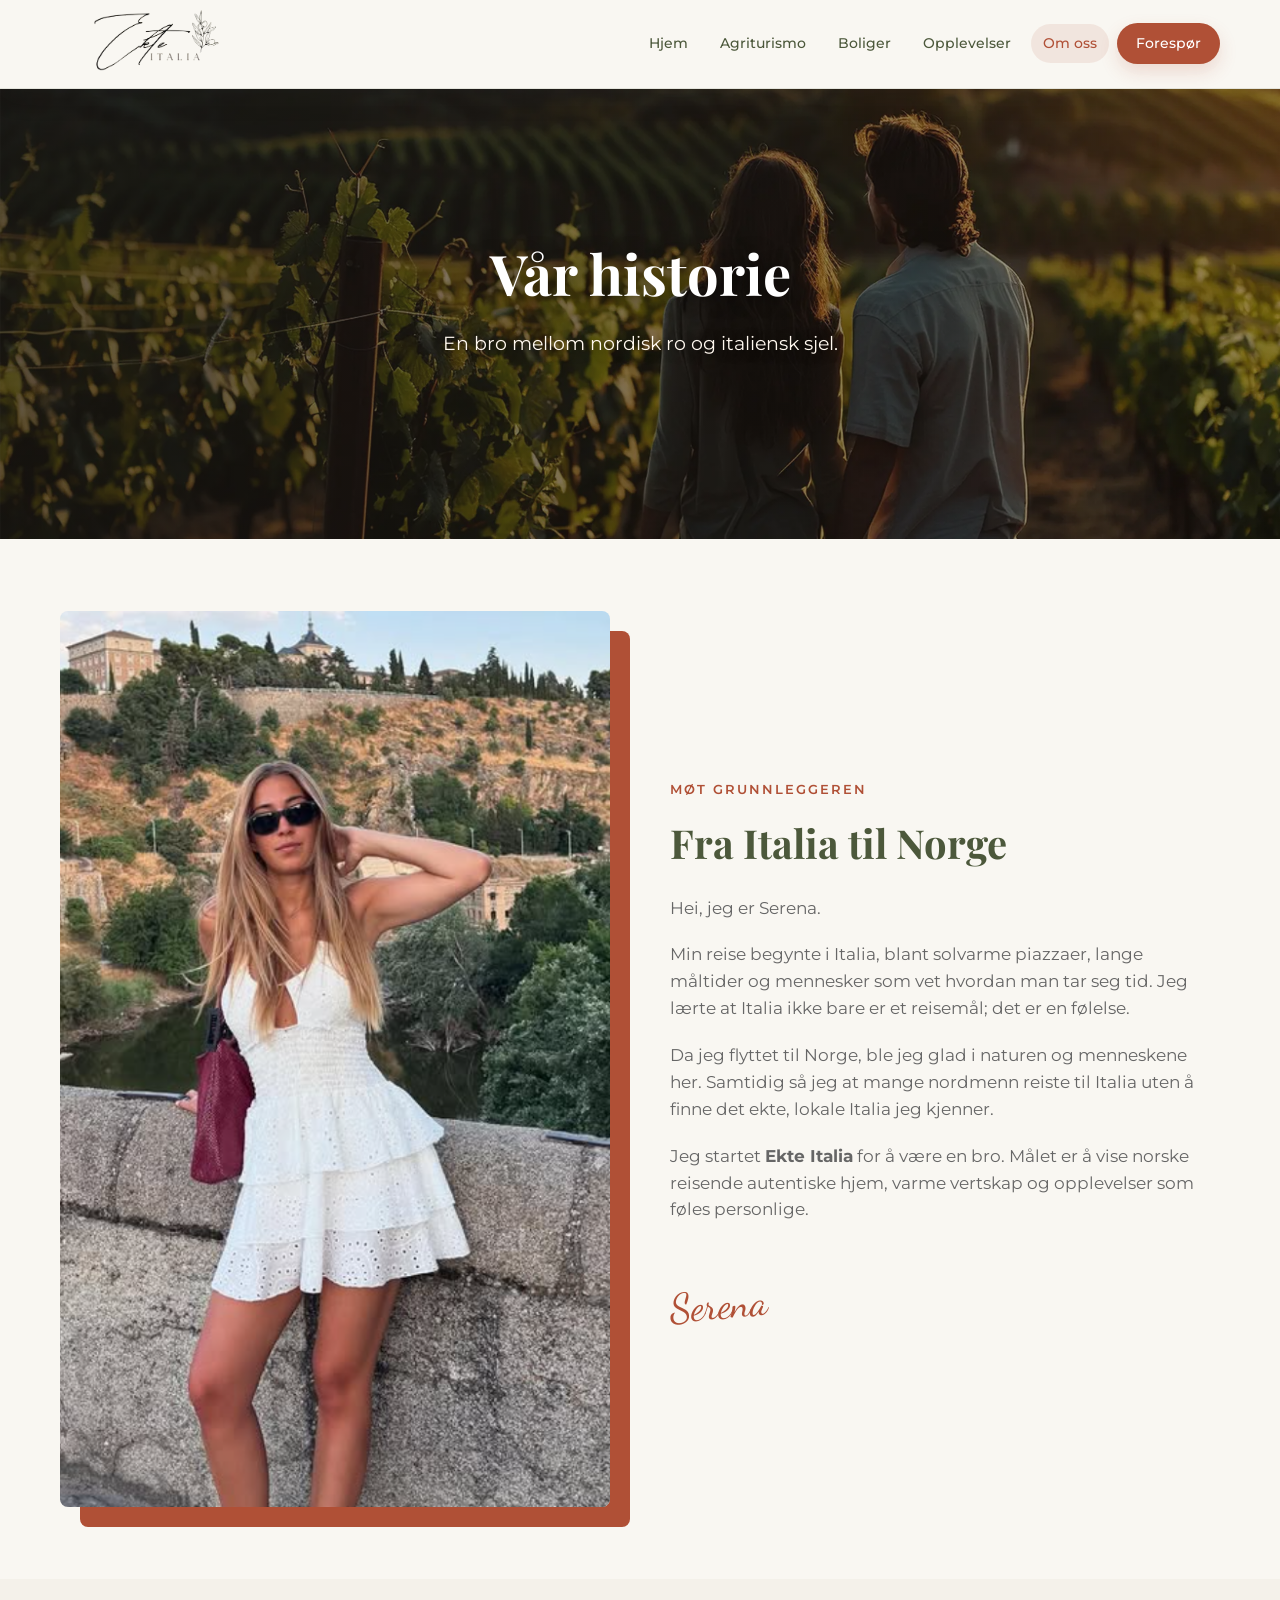
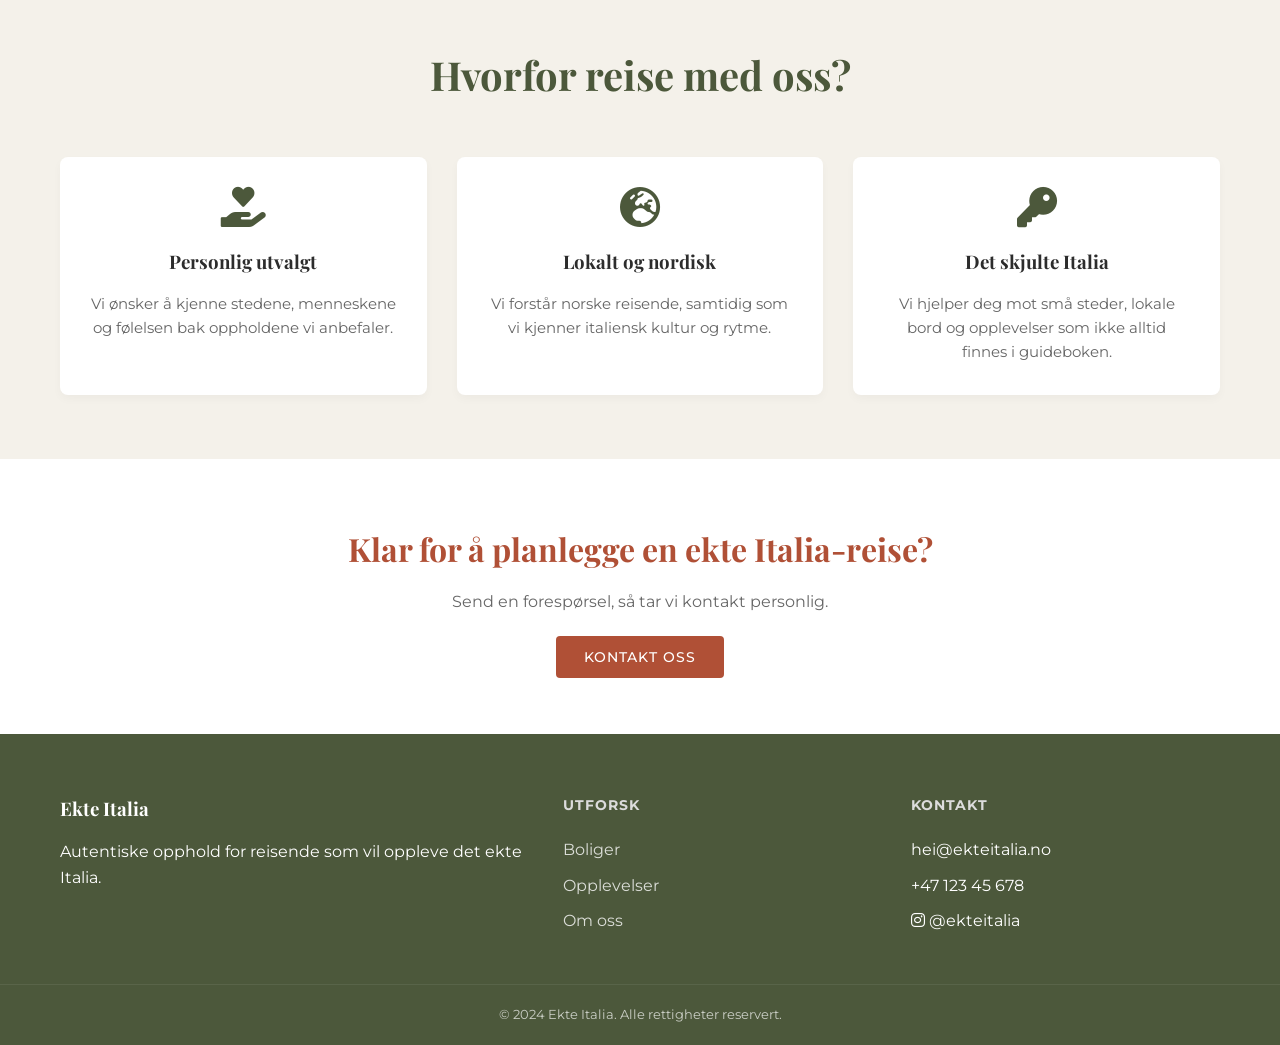
==== commit 59e265ab: "Polish website navigation and performance" ====
--- a/about.html
+++ b/about.html
@@ -126,6 +126,12 @@
             navLinks.classList.toggle("nav-active");
             hamburger.classList.toggle("toggle");
         });
+
+        document.querySelectorAll(".nav-links a").forEach(link => {
+            const currentPage = window.location.pathname.split("/").pop() || "index.html";
+            const linkPage = link.getAttribute("href").split("?")[0];
+            if (linkPage === currentPage) link.classList.add("active");
+        });
     </script>
 </body>
 </html>
--- a/styles.css
+++ b/styles.css
@@ -79,12 +79,14 @@
 
 /* --- Navigation --- */
 .navbar {
-    background-color: #f4f1ea;
-    padding: 5px 0;
+    background-color: rgba(249, 247, 242, 0.94);
+    padding: 6px 0;
     position: sticky;
     top: 0;
     z-index: 1000;
-    box-shadow: 0 2px 10px rgba(0,0,0,0.05);
+    border-bottom: 1px solid rgba(76, 88, 59, 0.12);
+    box-shadow: 0 10px 30px rgba(44, 44, 44, 0.06);
+    backdrop-filter: blur(14px);
 }
 
 .nav-flex {
@@ -94,32 +96,52 @@
 }
 
 .logo img {
-    height: 75px; /* Adjust based on your logo file */
+    height: 68px; /* Adjust based on your logo file */
+    transition: transform 0.25s ease;
+}
+
+.logo a {
+    display: inline-block;
+}
+
+.logo a:hover img {
+    transform: translateY(-1px);
 }
 
 .nav-links {
     display: flex;
-    gap: 30px;  
+    gap: 8px;
     align-items: center;
 }
 
 .nav-links a {
+    display: inline-flex;
+    align-items: center;
+    min-height: 38px;
+    padding: 8px 12px;
+    border-radius: 999px;
     font-weight: 500;
-    font-size: 0.95rem;
+    font-size: 0.9rem;
     color: var(--color-olive);
 }
 
-.nav-links a:hover { color: var(--color-rust); }
+.nav-links a:hover,
+.nav-links a.active {
+    background-color: rgba(176, 80, 54, 0.1);
+    color: var(--color-rust);
+}
 
 .btn-nav {
-    border: 1px solid var(--color-rust);
-    padding: 8px 20px;
-    border-radius: 4px;
-    color: var(--color-rust) !important;
+    border: 1px solid rgba(176, 80, 54, 0.9);
+    padding: 8px 18px !important;
+    border-radius: 999px;
+    background-color: var(--color-rust);
+    color: white !important;
+    box-shadow: 0 8px 18px rgba(176, 80, 54, 0.18);
 }
 
 .btn-nav:hover {
-    background-color: var(--color-rust);
+    background-color: #94442f;
     color: white !important;
 }
 
@@ -128,7 +150,7 @@
 /* --- Hero Section --- */
 .hero {
     height: 85vh;
-    background: url(Images/background.png);
+    background: url(Images/background.jpg);
     background-size: cover;
     background-position: center;
     display: flex;
@@ -136,6 +158,22 @@
     justify-content: center;
     text-align: center;
     position: relative;
+    overflow: hidden;
+}
+
+.hero::before {
+    content: '';
+    position: absolute;
+    inset: 0;
+    background: linear-gradient(90deg, rgba(36, 32, 28, 0.64), rgba(36, 32, 28, 0.34) 45%, rgba(36, 32, 28, 0.58));
+    pointer-events: none;
+}
+
+.hero-content {
+    position: relative;
+    z-index: 1;
+    max-width: 980px;
+    padding: 0 20px;
 }
 
 .hero-content h1 {
@@ -143,13 +181,14 @@
     font-size: 4rem;
     color: var(--color-white);
     margin-bottom: 10px;
-    text-shadow: 0 2px 4px rgba(0,0,0,0.3);
+    text-shadow: 0 3px 18px rgba(0,0,0,0.55);
 }
 
 .hero-content p {
-    color: #f0f0f0;
+    color: #fff8ef;
     font-size: 1.2rem;
     margin-bottom: 40px;
+    text-shadow: 0 2px 12px rgba(0,0,0,0.55);
 }
 
 /* Search Bar */
@@ -254,6 +293,7 @@
     height: 250px;
     overflow: hidden;
     position: relative;
+    background: linear-gradient(120deg, #eee8dc, #f8f5ee);
 }
 
 .card-img img {
@@ -634,7 +674,7 @@
 /* Hero for Experiences (Different Image) */
 .hero-experiences {
     height: 60vh;
-    background: linear-gradient(rgba(0,0,0,0.4), rgba(0,0,0,0.4)), url('Images/villas La Tanna/Foto Agriturismo generiche/Agriturismo-la-tanna-aperitivi.webp');
+    background: linear-gradient(90deg, rgba(28, 24, 20, 0.72), rgba(28, 24, 20, 0.42)), url('Images/villas La Tanna/Foto Agriturismo generiche/Agriturismo-la-tanna-aperitivi.webp');
     background-size: cover;
     background-position: center;
     display: flex;
@@ -755,6 +795,18 @@
     color: white;
 }
 
+.custom-request-image {
+    display: flex;
+    justify-content: center;
+}
+
+.custom-request-image img {
+    width: min(100%, 360px);
+    max-height: 420px;
+    object-fit: cover;
+    object-position: center top;
+}
+
 /* Mobile responsiveness for category menu */
 @media (max-width: 600px) {
     .category-menu {
@@ -774,7 +826,7 @@
 /* Hero Image - Soft and Personal */
 .hero-about {
     height: 50vh;
-    background: linear-gradient(rgba(0,0,0,0.3), rgba(0,0,0,0.3)), url('Images/villas La Tanna/Foto Agriturismo generiche/Agriturismo-la-tanna-vacanze-in-toscana.webp');
+    background: linear-gradient(90deg, rgba(28, 24, 20, 0.68), rgba(28, 24, 20, 0.36)), url('Images/villas La Tanna/Foto Agriturismo generiche/Agriturismo-la-tanna-vacanze-in-toscana.webp');
     background-size: cover;
     background-position: center;
     display: flex;
@@ -1193,7 +1245,7 @@
 /* Hero Section - Rustic Field Vibe */
 .hero-agri {
     height: 60vh;
-    background: linear-gradient(rgba(0,0,0,0.2), rgba(0,0,0,0.2)), url('Images/villas La Tanna/Foto Agriturismo generiche/Agriturismo-la-tanna-veduta-aerea.jpg');
+    background: linear-gradient(90deg, rgba(28, 24, 20, 0.68), rgba(28, 24, 20, 0.36)), url('Images/villas La Tanna/Foto Agriturismo generiche/Agriturismo-la-tanna-veduta-aerea.jpg');
     background-size: cover;
     background-position: center;
     display: flex;
@@ -1343,6 +1395,7 @@
     max-width: 1200px;
     margin: 20px auto 40px auto;
     padding: 0 20px;
+    background: transparent;
 }
 
 /* The Main Image takes up the whole Left Side */
@@ -1353,6 +1406,28 @@
     cursor: pointer;
     overflow: hidden;
     border-radius: 12px 0 0 12px;
+    background: linear-gradient(120deg, #eee8dc, #f8f5ee);
+}
+
+.mobile-gallery-cue {
+    display: none;
+    position: absolute;
+    right: 16px;
+    bottom: 16px;
+    align-items: center;
+    gap: 8px;
+    border: 1px solid rgba(255, 255, 255, 0.7);
+    border-radius: 999px;
+    background: rgba(30, 26, 22, 0.72);
+    color: white;
+    padding: 10px 14px;
+    font-family: var(--font-sans);
+    font-size: 0.88rem;
+    font-weight: 600;
+    box-shadow: 0 10px 24px rgba(0, 0, 0, 0.22);
+    backdrop-filter: blur(10px);
+    cursor: pointer;
+    z-index: 2;
 }
 
 /* The Container for the 4 small images */
@@ -1369,6 +1444,7 @@
     height: 100%;
     cursor: pointer;
     overflow: hidden;
+    background: linear-gradient(120deg, #eee8dc, #f8f5ee);
 }
 
 /* Round the corners of the outer images */
@@ -1396,6 +1472,7 @@
     }
     .side-img-item { display: none; } /* Hide small images on phone */
     .main-img { border-radius: 0; }
+    .mobile-gallery-cue { display: inline-flex; }
 }
 /* --- THE "View All" OVERLAY --- */
 .img-overlay {
@@ -1463,6 +1540,7 @@
     max-height: 85%;
     border-radius: 4px;
     box-shadow: 0 0 20px rgba(0,0,0,0.5);
+    touch-action: pan-y;
 }
 
 .close-btn {
@@ -1508,6 +1586,20 @@
     margin: 36px auto 18px auto;
 }
 
+.back-link {
+    display: inline-flex;
+    align-items: center;
+    gap: 8px;
+    margin-bottom: 18px;
+    color: var(--color-olive);
+    font-size: 0.88rem;
+    font-weight: 700;
+}
+
+.back-link:hover {
+    color: var(--color-rust);
+}
+
 .property-heading .region-label {
     display: inline-flex;
     align-items: center;
@@ -1725,3 +1817,47 @@
     color: var(--color-text-light);
     text-align: center;
 }
+
+.philosophy,
+.villas,
+.intro-text,
+.exp-section,
+.agri-intro,
+.pillars,
+.agri-list,
+.values-section,
+.simple-banner,
+.inquire-section,
+.keep-dreaming {
+    padding-top: 64px;
+    padding-bottom: 64px;
+}
+
+.experiences,
+.founder-story,
+.custom-request,
+.harvest-banner {
+    padding-top: 72px;
+    padding-bottom: 72px;
+}
+
+@media (max-width: 768px) {
+    .philosophy,
+    .villas,
+    .intro-text,
+    .exp-section,
+    .agri-intro,
+    .pillars,
+    .agri-list,
+    .values-section,
+    .simple-banner,
+    .inquire-section,
+    .keep-dreaming,
+    .experiences,
+    .founder-story,
+    .custom-request,
+    .harvest-banner {
+        padding-top: 52px;
+        padding-bottom: 52px;
+    }
+}
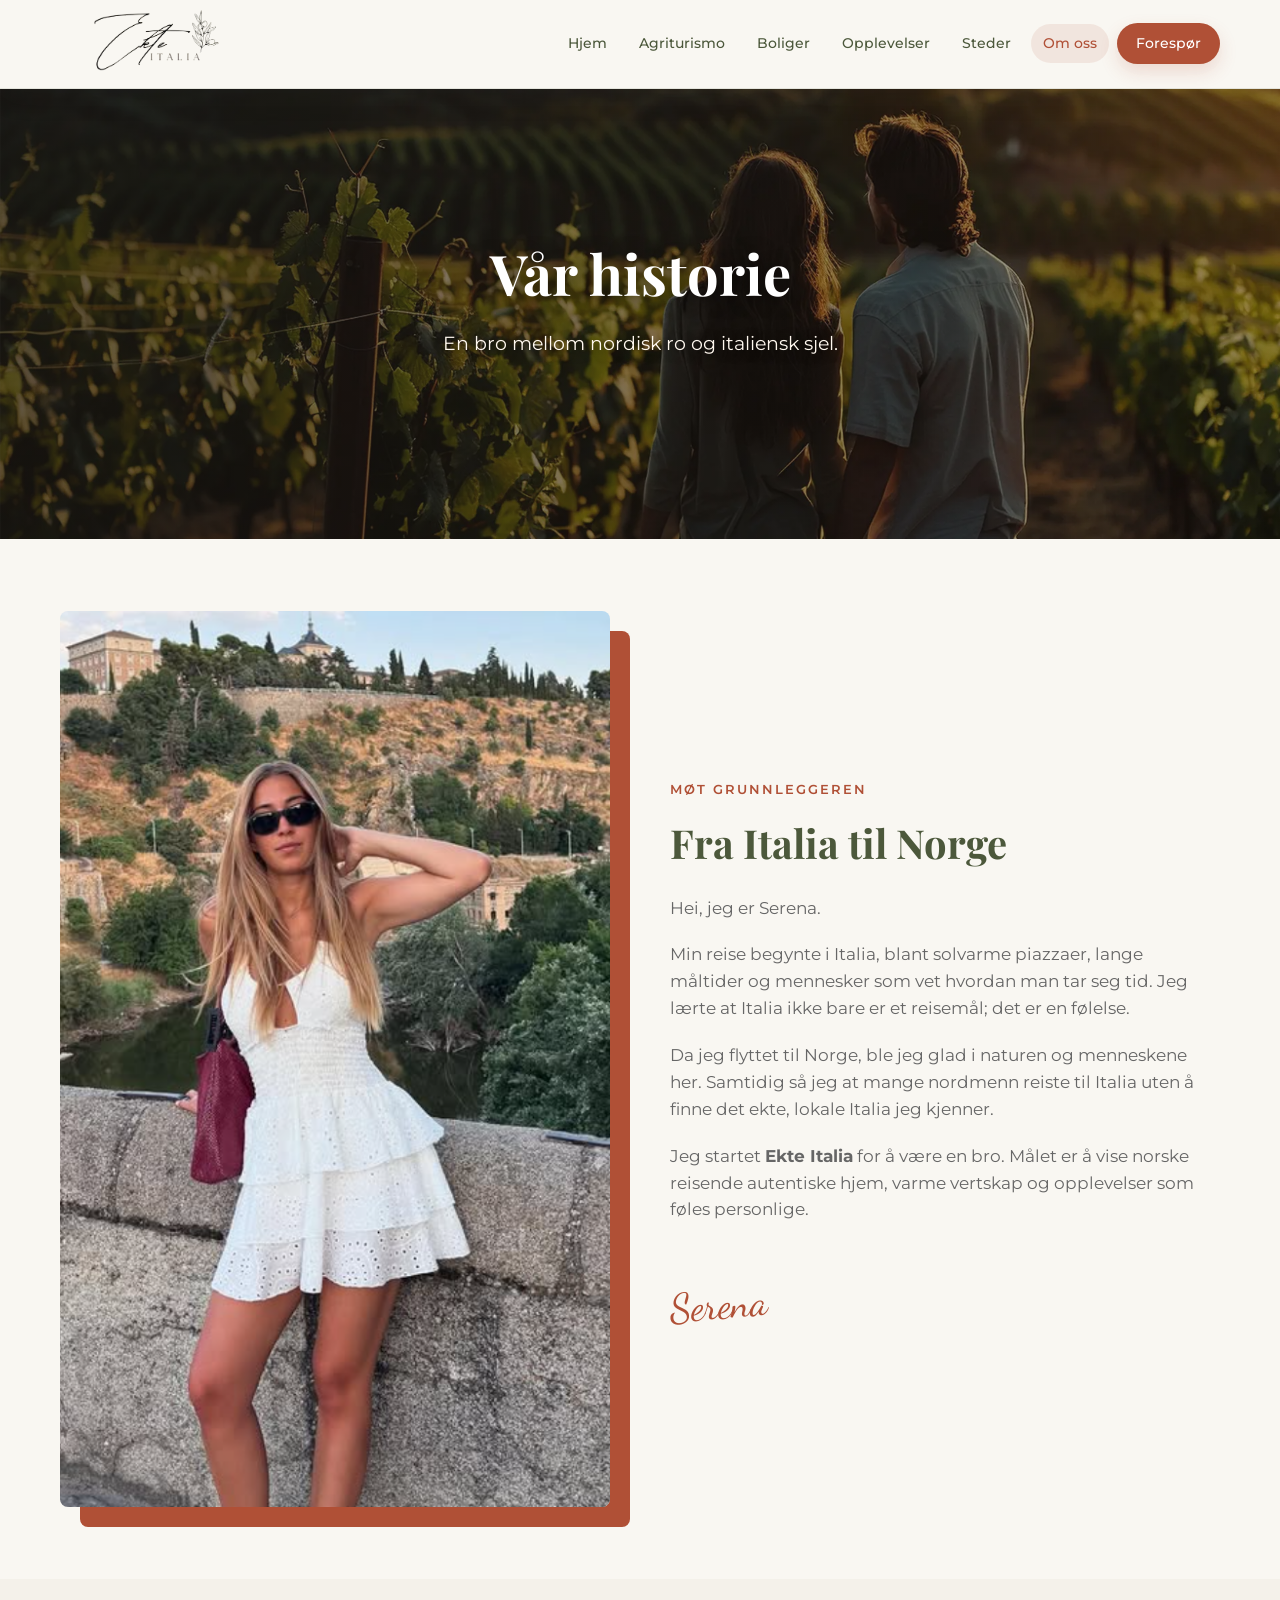
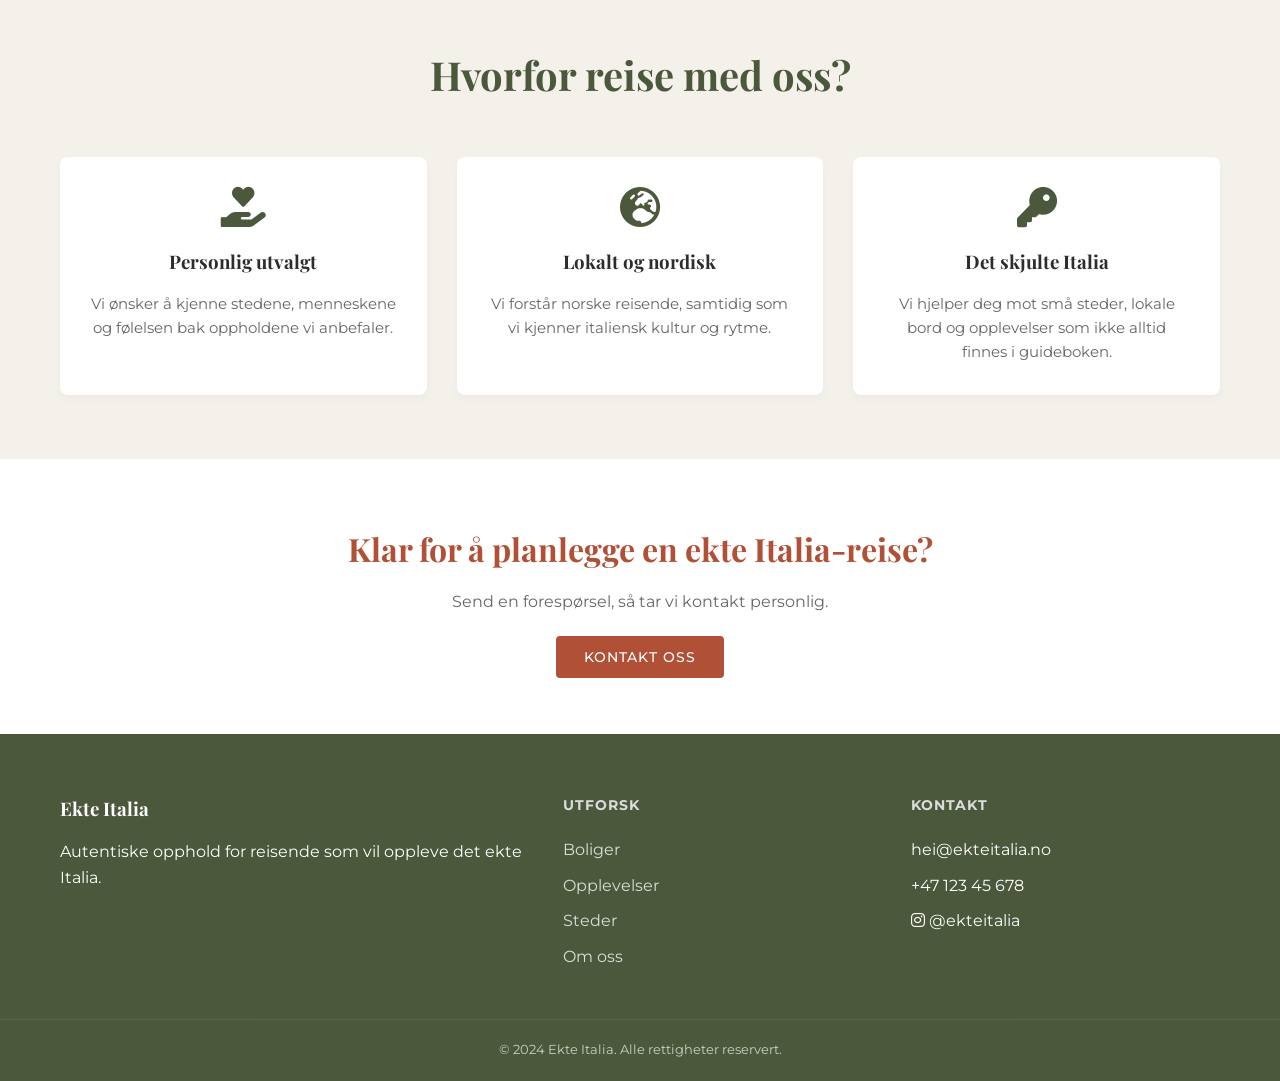
==== commit fae574eb: "Add Tuscan experiences and regional places guide" ====
--- a/about.html
+++ b/about.html
@@ -24,6 +24,7 @@
                 <li><a href="agriturismo.html">Agriturismo</a></li>
                 <li><a href="villas.html">Boliger</a></li>
                 <li><a href="experiences.html">Opplevelser</a></li>
+                <li><a href="places.html">Steder</a></li>
                 <li><a href="about.html" class="active">Om oss</a></li>
                 <li><a href="inquire.html" class="btn-nav">Forespør</a></li>
             </ul>
@@ -102,6 +103,7 @@
                 <ul>
                     <li><a href="villas.html">Boliger</a></li>
                     <li><a href="experiences.html">Opplevelser</a></li>
+                    <li><a href="places.html">Steder</a></li>
                     <li><a href="about.html">Om oss</a></li>
                 </ul>
             </div>
--- a/styles.css
+++ b/styles.css
@@ -682,6 +682,7 @@
     justify-content: center;
     text-align: center;
     color: white;
+    overflow: hidden;
 }
 
 .hero-experiences h1 {
@@ -699,6 +700,90 @@
     margin: 0 auto;
     font-size: 1.1rem;
     color: var(--color-text-light);
+}
+
+.experience-partner {
+    max-width: 860px;
+    margin: 42px auto 0;
+    padding: 28px 32px;
+    display: grid;
+    grid-template-columns: auto 1fr;
+    gap: 22px;
+    align-items: start;
+    text-align: left;
+    background: var(--color-white);
+    border: 1px solid rgba(76, 88, 59, 0.14);
+    border-radius: 12px;
+    box-shadow: 0 18px 45px rgba(44, 44, 44, 0.08);
+}
+
+.partner-icon {
+    width: 54px;
+    height: 54px;
+    display: inline-flex;
+    align-items: center;
+    justify-content: center;
+    flex-shrink: 0;
+    border-radius: 50%;
+    background: rgba(176, 80, 54, 0.12);
+    color: var(--color-rust);
+    font-size: 1.35rem;
+}
+
+.partner-kicker {
+    display: block;
+    margin-bottom: 5px;
+    color: var(--color-rust);
+    font-size: 0.72rem;
+    font-weight: 600;
+    letter-spacing: 1.4px;
+    text-transform: uppercase;
+}
+
+.partner-copy h3 {
+    margin-bottom: 8px;
+    color: var(--color-olive);
+    font-family: var(--font-serif);
+    font-size: 1.55rem;
+}
+
+.intro-text .partner-copy p {
+    max-width: none;
+    margin: 0 0 13px;
+    font-size: 0.98rem;
+    line-height: 1.7;
+}
+
+.partner-link {
+    display: inline-flex;
+    align-items: center;
+    gap: 8px;
+    color: var(--color-rust);
+    font-size: 0.85rem;
+    font-weight: 600;
+    border-bottom: 1px solid transparent;
+}
+
+.partner-link:hover {
+    border-color: currentColor;
+}
+
+.intro-text .partner-practical {
+    display: flex;
+    align-items: flex-start;
+    gap: 9px;
+    max-width: none;
+    margin: 17px 0 0;
+    padding-top: 14px;
+    border-top: 1px solid rgba(76, 88, 59, 0.12);
+    color: var(--color-text-light);
+    font-size: 0.78rem;
+    line-height: 1.55;
+}
+
+.partner-practical i {
+    margin-top: 3px;
+    color: var(--color-olive);
 }
 
 /* Category Menu (Sticky sub-nav) */
@@ -746,13 +831,91 @@
     margin-bottom: 40px;
 }
 
+.section-intro {
+    max-width: 690px;
+    margin-top: -10px;
+    color: var(--color-text-light);
+}
+
 /* Experience Card specific adjustments */
 .exp-card .card-img {
     height: 220px;
 }
 
+.exp-card .card-img img {
+    width: 100%;
+    height: 100%;
+    object-fit: cover;
+}
+
+.partner-exp-card {
+    display: flex;
+    flex-direction: column;
+    height: 100%;
+}
+
+.partner-exp-card .card-body {
+    display: flex;
+    flex: 1;
+    flex-direction: column;
+}
+
+.partner-exp-card .description {
+    flex: 1;
+}
+
+.partner-chip {
+    position: absolute;
+    top: 14px;
+    left: 14px;
+    z-index: 2;
+    display: inline-flex;
+    align-items: center;
+    gap: 7px;
+    padding: 8px 11px;
+    border-radius: 999px;
+    background: rgba(76, 88, 59, 0.92);
+    color: var(--color-white);
+    font-size: 0.7rem;
+    font-weight: 600;
+    letter-spacing: 0.2px;
+    box-shadow: 0 7px 20px rgba(0, 0, 0, 0.16);
+    backdrop-filter: blur(5px);
+}
+
+.experience-location {
+    display: inline-flex;
+    align-items: center;
+    gap: 6px;
+    margin-bottom: 7px;
+    color: var(--color-rust);
+    font-size: 0.74rem;
+    font-weight: 600;
+    letter-spacing: 0.7px;
+    text-transform: uppercase;
+}
+
+.experience-note {
+    display: flex;
+    align-items: flex-start;
+    gap: 8px;
+    margin-top: 14px;
+    padding: 10px 12px;
+    border-left: 3px solid var(--color-rust);
+    background: rgba(176, 80, 54, 0.07);
+    color: var(--color-text-light);
+    font-size: 0.76rem;
+    line-height: 1.5;
+}
+
+.experience-note i {
+    margin-top: 2px;
+    color: var(--color-rust);
+}
+
 .exp-details {
     display: flex;
+    flex-wrap: wrap;
     gap: 15px;
     margin: 15px 0;
     font-size: 0.85rem;
@@ -766,6 +929,15 @@
     display: flex;
     align-items: center;
     gap: 6px;
+}
+
+.partner-exp-card .card-footer {
+    gap: 14px;
+    margin-top: auto;
+}
+
+.experience-grid-two {
+    align-items: stretch;
 }
 
 /* Custom Request Section */
@@ -809,6 +981,16 @@
 
 /* Mobile responsiveness for category menu */
 @media (max-width: 600px) {
+    .hero-experiences .hero-content {
+        width: 100%;
+        min-width: 0;
+    }
+
+    .hero-experiences h1 {
+        font-size: 2.5rem;
+        line-height: 1.12;
+    }
+
     .category-menu {
         overflow-x: auto;
         white-space: nowrap;
@@ -818,6 +1000,25 @@
     .cat-link {
         display: inline-block;
         margin: 0 10px;
+    }
+
+    .experience-partner {
+        grid-template-columns: 1fr;
+        padding: 24px;
+    }
+
+    .partner-icon {
+        width: 48px;
+        height: 48px;
+    }
+
+    .exp-card .card-img {
+        height: 210px;
+    }
+
+    .partner-exp-card .card-footer {
+        align-items: flex-start;
+        flex-direction: column;
     }
 }
 
@@ -1785,6 +1986,596 @@
     .prop-sidebar {
         position: static;
         margin-top: 30px;
+    }
+}
+
+/* --- Places Page --- */
+.places-hero {
+    position: relative;
+    overflow: hidden;
+    background:
+        radial-gradient(circle at 8% 18%, rgba(176, 80, 54, 0.11), transparent 28%),
+        radial-gradient(circle at 88% 82%, rgba(76, 88, 59, 0.12), transparent 31%),
+        #f2eee5;
+}
+
+.places-hero::before {
+    content: '';
+    position: absolute;
+    top: -180px;
+    right: -120px;
+    width: 460px;
+    height: 460px;
+    border: 1px solid rgba(76, 88, 59, 0.12);
+    border-radius: 50%;
+    pointer-events: none;
+}
+
+.places-hero-grid {
+    position: relative;
+    z-index: 1;
+    min-height: 650px;
+    padding-top: 58px;
+    padding-bottom: 58px;
+    display: grid;
+    grid-template-columns: minmax(0, 0.82fr) minmax(0, 1.18fr);
+    align-items: center;
+    gap: clamp(40px, 6vw, 78px);
+}
+
+.places-hero-copy {
+    max-width: 510px;
+}
+
+.places-eyebrow {
+    display: inline-flex;
+    align-items: center;
+    gap: 12px;
+    color: var(--color-rust);
+    font-size: 0.76rem;
+    font-weight: 600;
+    letter-spacing: 2.2px;
+    line-height: 1.5;
+    text-transform: uppercase;
+}
+
+.places-eyebrow::before {
+    content: '';
+    width: 38px;
+    height: 1px;
+    background: currentColor;
+}
+
+.places-hero-copy h1 {
+    margin: 20px 0 24px;
+    color: var(--color-olive);
+    font-family: var(--font-serif);
+    font-size: clamp(3.2rem, 6vw, 5.6rem);
+    font-weight: 400;
+    letter-spacing: -0.035em;
+    line-height: 0.96;
+}
+
+.places-hero-copy p {
+    max-width: 480px;
+    color: var(--color-text-light);
+    font-size: 1.08rem;
+    line-height: 1.8;
+}
+
+.places-scroll-link {
+    width: fit-content;
+    margin-top: 32px;
+    padding-bottom: 5px;
+    display: inline-flex;
+    align-items: center;
+    gap: 11px;
+    border-bottom: 1px solid rgba(76, 88, 59, 0.45);
+    color: var(--color-olive);
+    font-size: 0.83rem;
+    font-weight: 600;
+    letter-spacing: 1px;
+    text-transform: uppercase;
+}
+
+.places-scroll-link:hover {
+    border-color: var(--color-rust);
+    color: var(--color-rust);
+}
+
+.places-scroll-link i {
+    font-size: 0.72rem;
+}
+
+.places-hero-mosaic {
+    display: grid;
+    grid-template-columns: 1.12fr 0.88fr;
+    grid-template-rows: 205px 105px 205px;
+    gap: 12px;
+    transform: rotate(0.6deg);
+}
+
+.places-mosaic-card {
+    position: relative;
+    min-width: 0;
+    overflow: hidden;
+    border-radius: 8px;
+    box-shadow: 0 15px 38px rgba(44, 44, 44, 0.12);
+}
+
+.places-mosaic-card::after {
+    content: '';
+    position: absolute;
+    inset: 40% 0 0;
+    background: linear-gradient(transparent, rgba(25, 22, 18, 0.68));
+    pointer-events: none;
+}
+
+.places-mosaic-card img {
+    width: 100%;
+    height: 100%;
+    object-fit: cover;
+}
+
+.places-mosaic-card figcaption {
+    position: absolute;
+    right: 16px;
+    bottom: 13px;
+    left: 16px;
+    z-index: 1;
+    color: white;
+    font-family: var(--font-serif);
+    font-size: 1.05rem;
+    letter-spacing: 0.02em;
+}
+
+.mosaic-certaldo {
+    grid-column: 1;
+    grid-row: 1 / 3;
+}
+
+.mosaic-san-gimignano {
+    grid-column: 2;
+    grid-row: 1;
+}
+
+.mosaic-volterra {
+    grid-column: 1;
+    grid-row: 3;
+}
+
+.mosaic-peccioli {
+    grid-column: 2;
+    grid-row: 2 / 4;
+}
+
+.mosaic-certaldo img {
+    object-position: center 56%;
+}
+
+.mosaic-san-gimignano img {
+    object-position: center 48%;
+}
+
+.mosaic-volterra img {
+    object-position: center 55%;
+}
+
+.places-intro {
+    padding: 76px 0 68px;
+    background: var(--color-white);
+}
+
+.places-intro p {
+    max-width: 760px;
+    margin: 0 auto;
+    color: var(--color-text-light);
+    font-size: 1.05rem;
+    line-height: 1.8;
+}
+
+.place-menu {
+    padding: 17px 0;
+    box-shadow: 0 9px 24px rgba(44, 44, 44, 0.04);
+}
+
+.place-section {
+    padding: 96px 0;
+    scroll-margin-top: 145px;
+}
+
+.place-section-tinted {
+    background: #f1eee7;
+}
+
+.place-layout {
+    display: grid;
+    grid-template-columns: minmax(0, 1.04fr) minmax(0, 0.96fr);
+    align-items: center;
+    gap: clamp(46px, 6vw, 80px);
+}
+
+.place-layout-reverse .place-media {
+    order: 2;
+}
+
+.place-layout-reverse .place-copy {
+    order: 1;
+}
+
+.place-media {
+    min-width: 0;
+}
+
+.place-image-frame {
+    position: relative;
+    overflow: hidden;
+    aspect-ratio: 4 / 3;
+    border-radius: 8px;
+    background: #ddd6c9;
+    box-shadow: 0 22px 48px rgba(44, 44, 44, 0.13);
+}
+
+.place-image-frame::after {
+    content: '';
+    position: absolute;
+    inset: 0;
+    border: 1px solid rgba(255, 255, 255, 0.28);
+    border-radius: inherit;
+    pointer-events: none;
+}
+
+.place-image-frame img {
+    width: 100%;
+    height: 100%;
+    object-fit: cover;
+}
+
+#certaldo .place-image-frame img {
+    object-position: center 56%;
+}
+
+#san-gimignano .place-image-frame img {
+    object-position: center 46%;
+}
+
+#volterra .place-image-frame img {
+    object-position: center 58%;
+}
+
+#peccioli .place-image-frame img {
+    object-position: center 48%;
+}
+
+.photo-credit {
+    margin-top: 13px;
+    color: #78756f;
+    font-size: 0.68rem;
+    line-height: 1.55;
+}
+
+.photo-credit a {
+    color: #625f59;
+    text-decoration: underline;
+    text-decoration-color: rgba(98, 95, 89, 0.35);
+    text-underline-offset: 2px;
+}
+
+.photo-credit a:hover {
+    color: var(--color-rust);
+    text-decoration-color: currentColor;
+}
+
+.place-title-line {
+    display: flex;
+    align-items: center;
+    gap: 15px;
+    margin-bottom: 10px;
+}
+
+.place-title-line .subheading {
+    margin: 0;
+}
+
+.place-number {
+    color: rgba(176, 80, 54, 0.34);
+    font-family: var(--font-serif);
+    font-size: 1.5rem;
+    line-height: 1;
+}
+
+.place-copy h2 {
+    margin-bottom: 24px;
+    color: var(--color-olive);
+    font-size: clamp(2.7rem, 5vw, 4.25rem);
+    font-weight: 400;
+    letter-spacing: -0.025em;
+    line-height: 1;
+}
+
+.place-copy > p {
+    color: var(--color-text-light);
+    font-size: 0.97rem;
+    line-height: 1.78;
+}
+
+.place-copy > p + p {
+    margin-top: 15px;
+}
+
+.place-highlights {
+    margin-top: 28px;
+    display: flex;
+    flex-wrap: wrap;
+    gap: 9px;
+}
+
+.place-highlights li {
+    min-height: 39px;
+    padding: 9px 13px;
+    display: inline-flex;
+    align-items: center;
+    gap: 8px;
+    border: 1px solid rgba(76, 88, 59, 0.15);
+    border-radius: 999px;
+    background: rgba(255, 255, 255, 0.66);
+    color: var(--color-olive);
+    font-size: 0.76rem;
+    font-weight: 600;
+}
+
+.place-highlights i {
+    color: var(--color-rust);
+}
+
+.place-note {
+    margin-top: 22px;
+    padding: 17px 18px;
+    display: grid;
+    grid-template-columns: auto 1fr;
+    align-items: flex-start;
+    gap: 13px;
+    border-left: 3px solid var(--color-rust);
+    background: rgba(176, 80, 54, 0.075);
+    color: var(--color-text-light);
+    font-size: 0.84rem;
+    line-height: 1.7;
+}
+
+.place-note i {
+    margin-top: 4px;
+    color: var(--color-rust);
+}
+
+.place-note strong {
+    color: var(--color-text);
+}
+
+.places-planning {
+    padding: 76px 0;
+    background: var(--color-olive);
+    color: white;
+}
+
+.places-planning-inner {
+    display: flex;
+    align-items: center;
+    justify-content: space-between;
+    gap: 54px;
+}
+
+.places-planning-inner > div {
+    max-width: 760px;
+}
+
+.places-planning-kicker {
+    display: block;
+    margin-bottom: 10px;
+    color: #e2d9c8;
+    font-size: 0.73rem;
+    font-weight: 600;
+    letter-spacing: 2px;
+    text-transform: uppercase;
+}
+
+.places-planning h2 {
+    margin-bottom: 12px;
+    color: white;
+    font-size: clamp(2rem, 4vw, 3rem);
+    font-weight: 400;
+    line-height: 1.15;
+}
+
+.places-planning p {
+    max-width: 680px;
+    color: rgba(255, 255, 255, 0.78);
+}
+
+.places-planning .btn-primary {
+    flex: 0 0 auto;
+    display: inline-flex;
+    align-items: center;
+    justify-content: center;
+    text-align: center;
+}
+
+@media (max-width: 1050px) {
+    .places-hero-grid {
+        grid-template-columns: minmax(0, 0.9fr) minmax(0, 1.1fr);
+        gap: 38px;
+    }
+
+    .places-hero-mosaic {
+        grid-template-rows: 175px 90px 175px;
+    }
+
+    .places-hero-copy h1 {
+        font-size: clamp(3rem, 6.4vw, 4.5rem);
+    }
+}
+
+@media (max-width: 940px) {
+    .nav-links {
+        display: none;
+    }
+
+    .hamburger {
+        display: block;
+    }
+
+    .places-hero-grid {
+        min-height: auto;
+        grid-template-columns: 1fr;
+        gap: 46px;
+        padding-top: 68px;
+        padding-bottom: 68px;
+    }
+
+    .places-hero-copy {
+        max-width: 700px;
+    }
+
+    .places-hero-copy p {
+        max-width: 650px;
+    }
+
+    .places-hero-mosaic {
+        width: min(100%, 700px);
+        margin-left: auto;
+        grid-template-rows: 190px 96px 190px;
+    }
+
+    .place-layout {
+        gap: 42px;
+    }
+
+    .places-planning-inner {
+        align-items: flex-start;
+        flex-direction: column;
+        gap: 30px;
+    }
+}
+
+@media (max-width: 768px) {
+    .places-hero-grid {
+        padding-top: 54px;
+        padding-bottom: 54px;
+    }
+
+    .places-hero-copy h1 {
+        margin-top: 17px;
+        font-size: clamp(3rem, 14vw, 4.3rem);
+    }
+
+    .places-hero-copy p {
+        font-size: 1rem;
+        line-height: 1.72;
+    }
+
+    .places-hero-mosaic {
+        grid-template-rows: 145px 72px 145px;
+        gap: 9px;
+        transform: none;
+    }
+
+    .places-mosaic-card figcaption {
+        right: 11px;
+        bottom: 9px;
+        left: 11px;
+        font-size: 0.86rem;
+    }
+
+    .places-intro {
+        padding: 58px 0 52px;
+    }
+
+    .place-menu {
+        overflow-x: auto;
+        padding: 14px 0;
+        text-align: left;
+        white-space: nowrap;
+        scrollbar-width: thin;
+    }
+
+    .place-menu .container {
+        min-width: max-content;
+    }
+
+    .place-menu .cat-link {
+        display: inline-block;
+        margin: 0 10px;
+    }
+
+    .place-section {
+        padding: 64px 0;
+        scroll-margin-top: 132px;
+    }
+
+    .place-layout {
+        grid-template-columns: 1fr;
+        gap: 36px;
+    }
+
+    .place-layout-reverse .place-media,
+    .place-layout-reverse .place-copy {
+        order: initial;
+    }
+
+    .place-copy h2 {
+        font-size: clamp(2.65rem, 13vw, 3.5rem);
+    }
+
+    .place-highlights {
+        margin-top: 24px;
+    }
+
+    .places-planning {
+        padding: 60px 0;
+    }
+}
+
+@media (max-width: 480px) {
+    .places-eyebrow {
+        align-items: flex-start;
+        font-size: 0.68rem;
+        letter-spacing: 1.6px;
+    }
+
+    .places-eyebrow::before {
+        width: 25px;
+        margin-top: 8px;
+    }
+
+    .places-hero-mosaic {
+        grid-template-rows: 118px 58px 118px;
+    }
+
+    .places-mosaic-card figcaption {
+        font-size: 0.75rem;
+    }
+
+    .place-title-line {
+        align-items: flex-start;
+    }
+
+    .place-title-line .subheading {
+        letter-spacing: 1.5px;
+    }
+
+    .place-image-frame {
+        aspect-ratio: 1 / 0.82;
+    }
+
+    .photo-credit {
+        font-size: 0.64rem;
+    }
+
+    .place-copy > p {
+        font-size: 0.94rem;
+    }
+
+    .place-highlights li {
+        font-size: 0.72rem;
     }
 }
 
